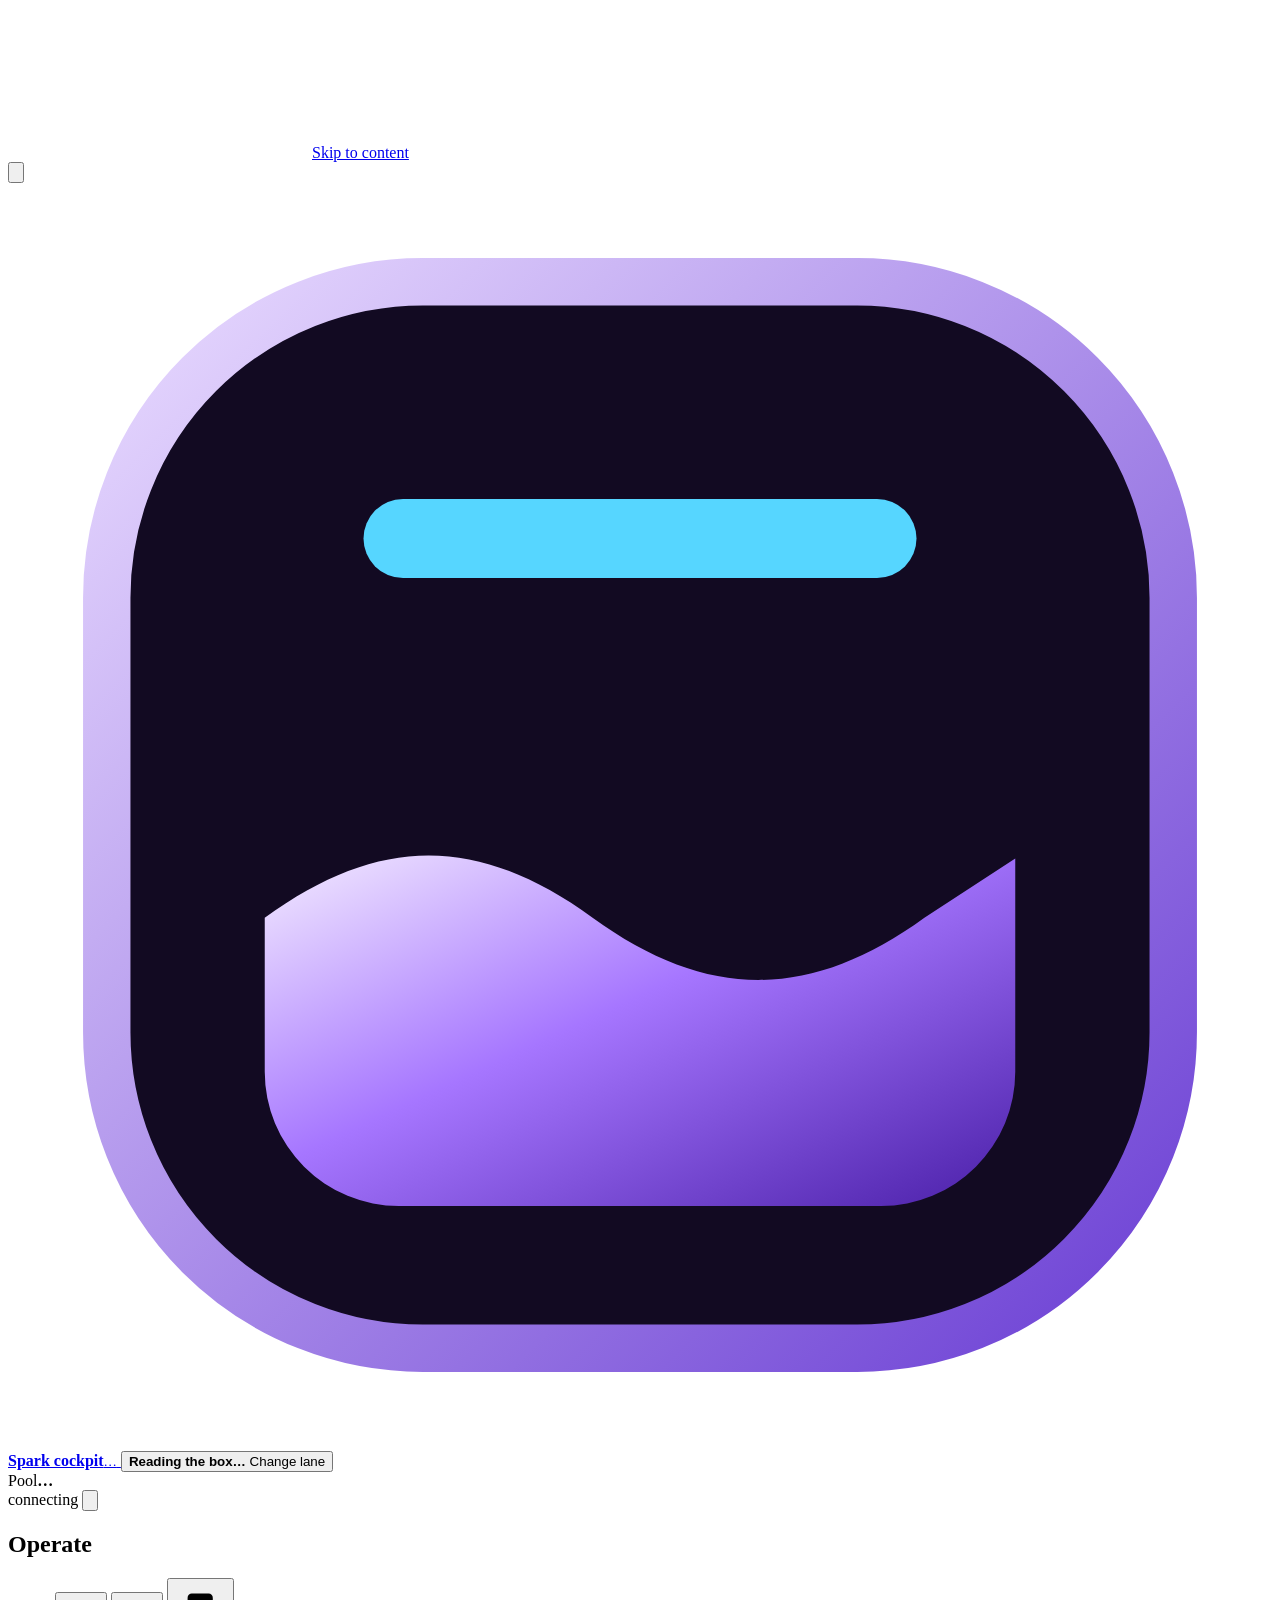
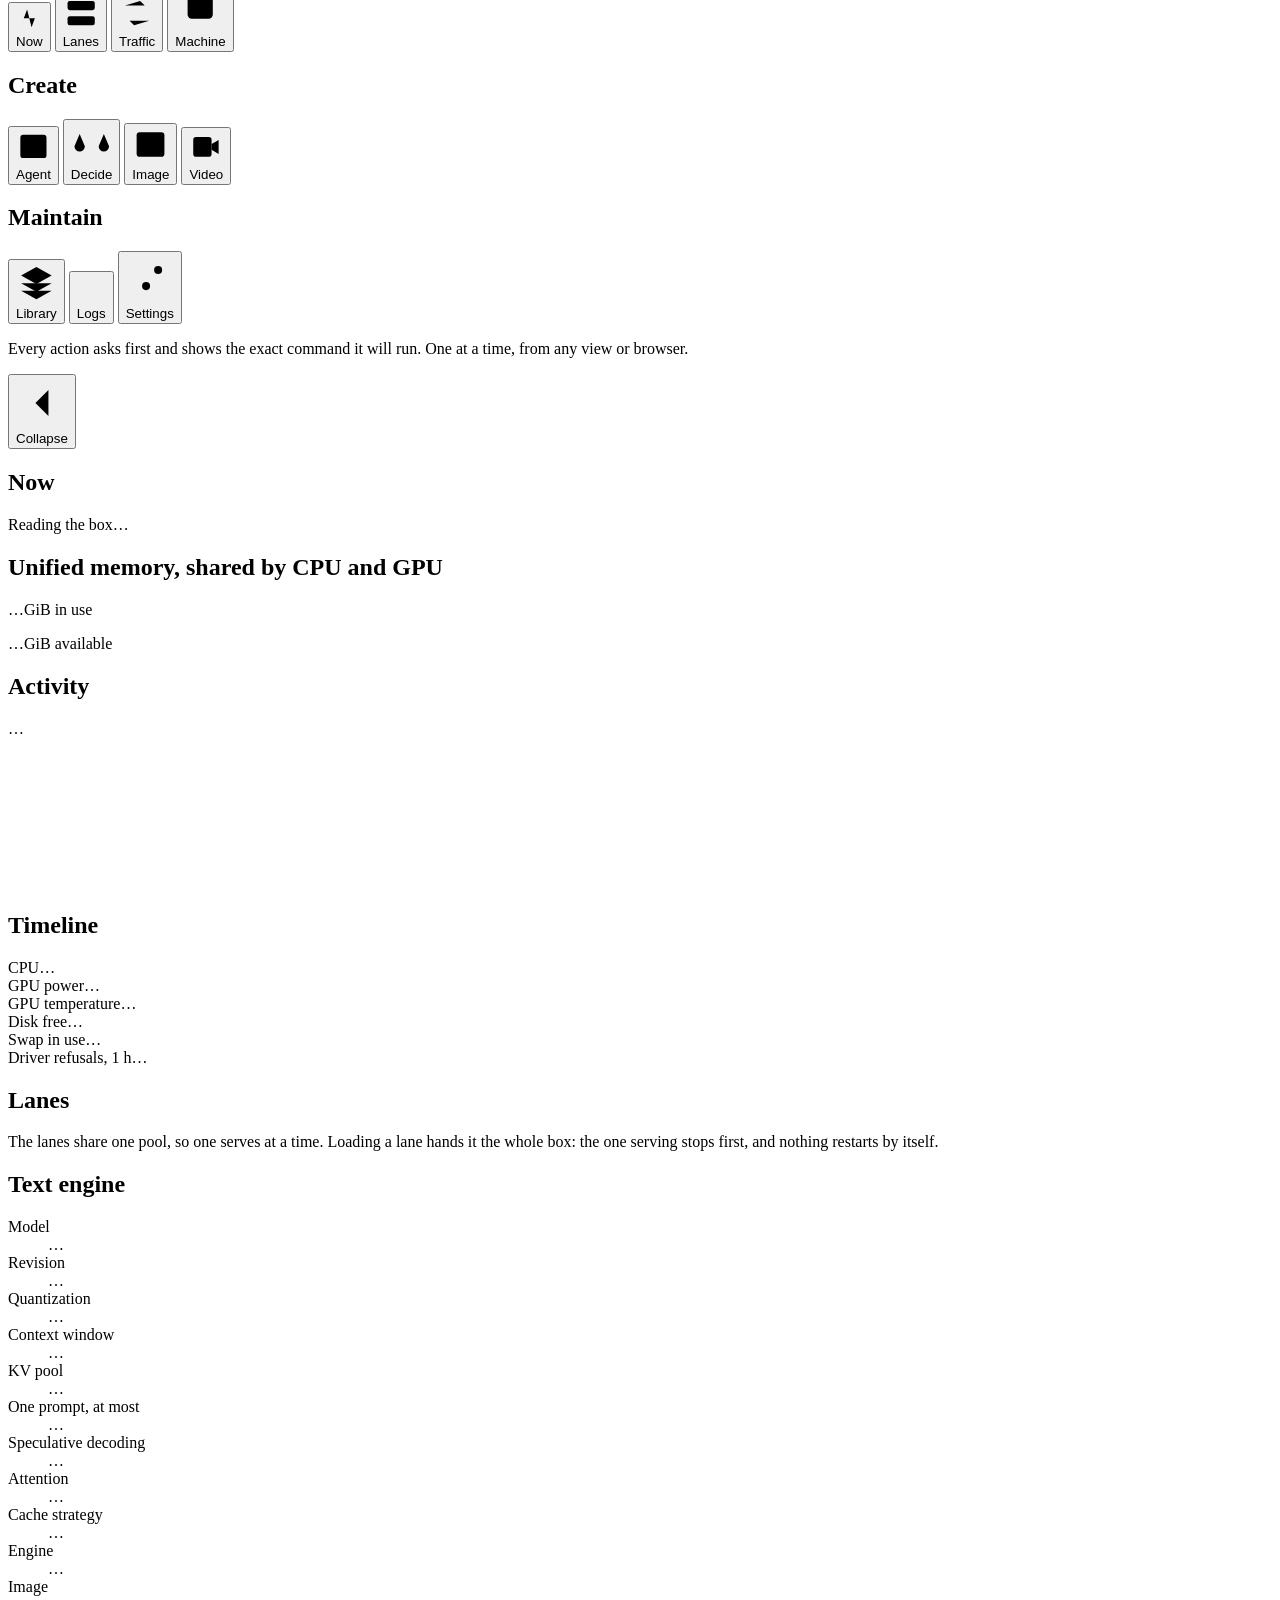
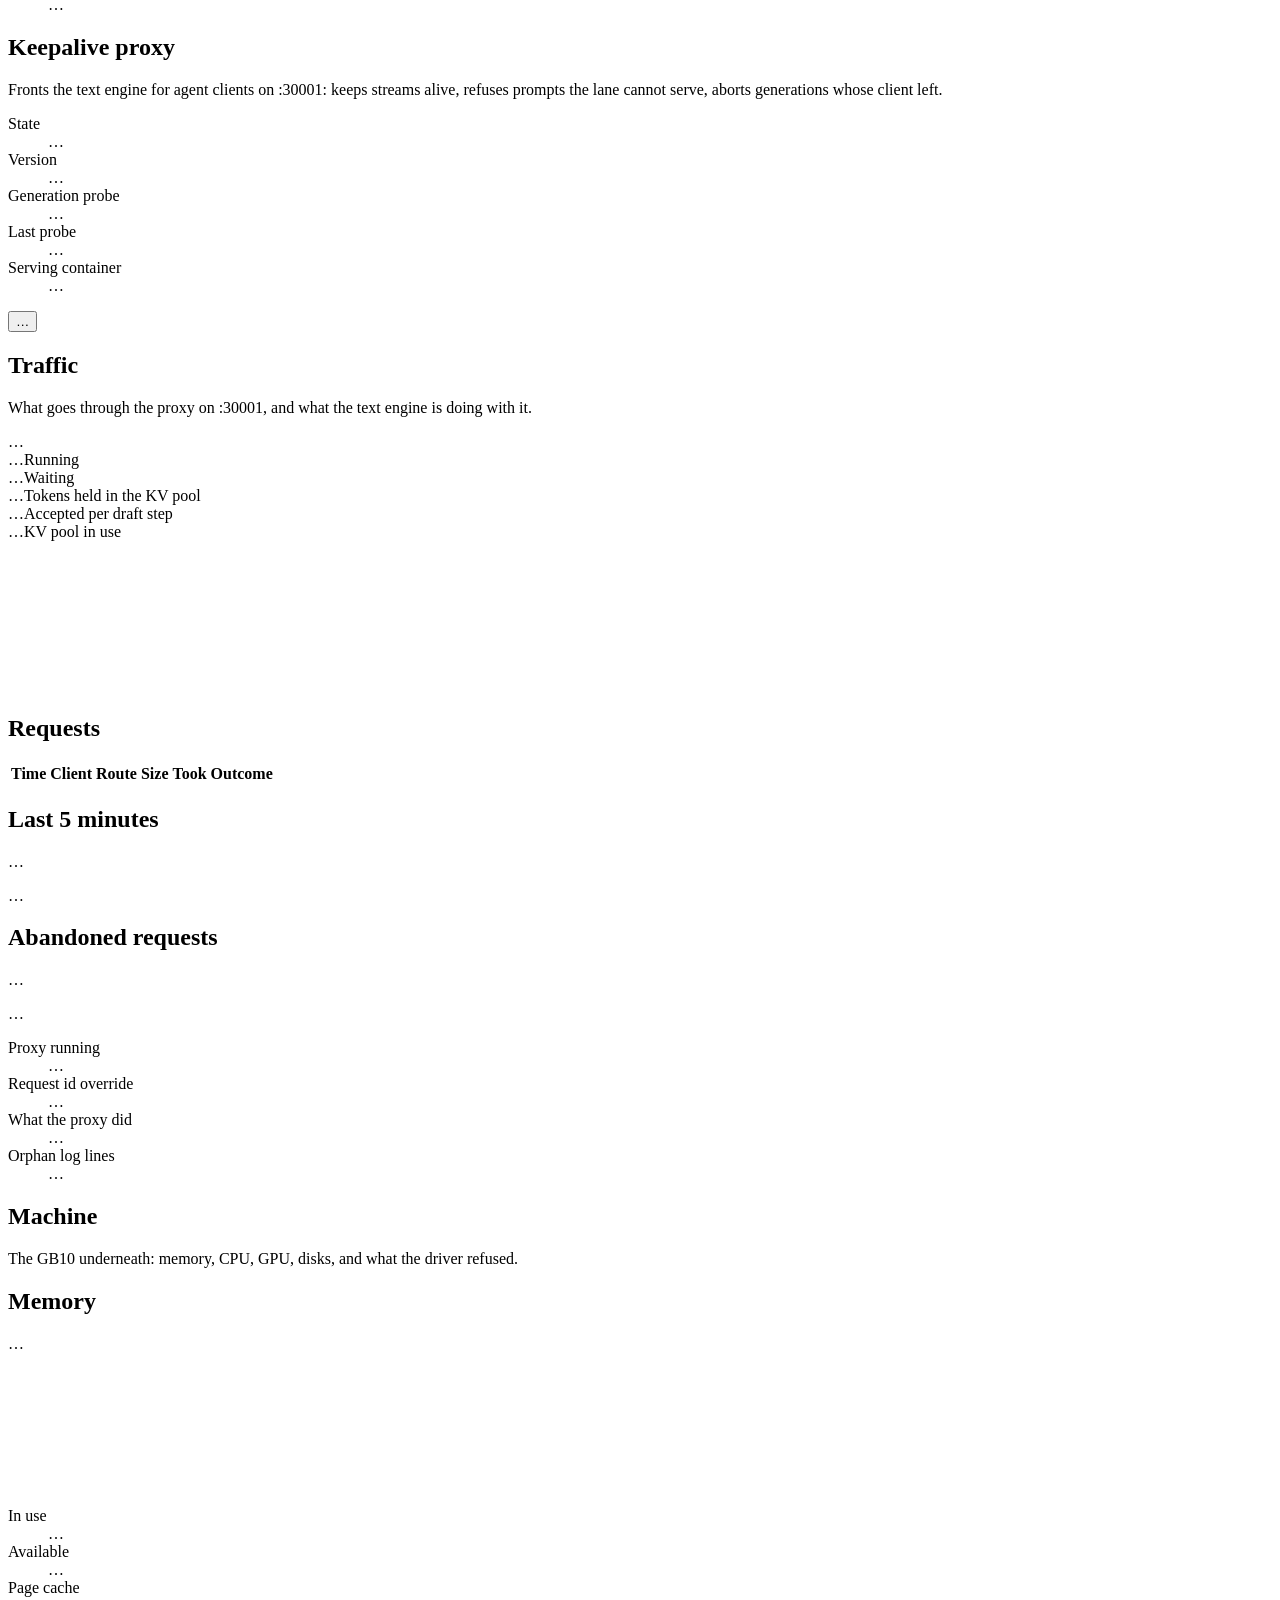
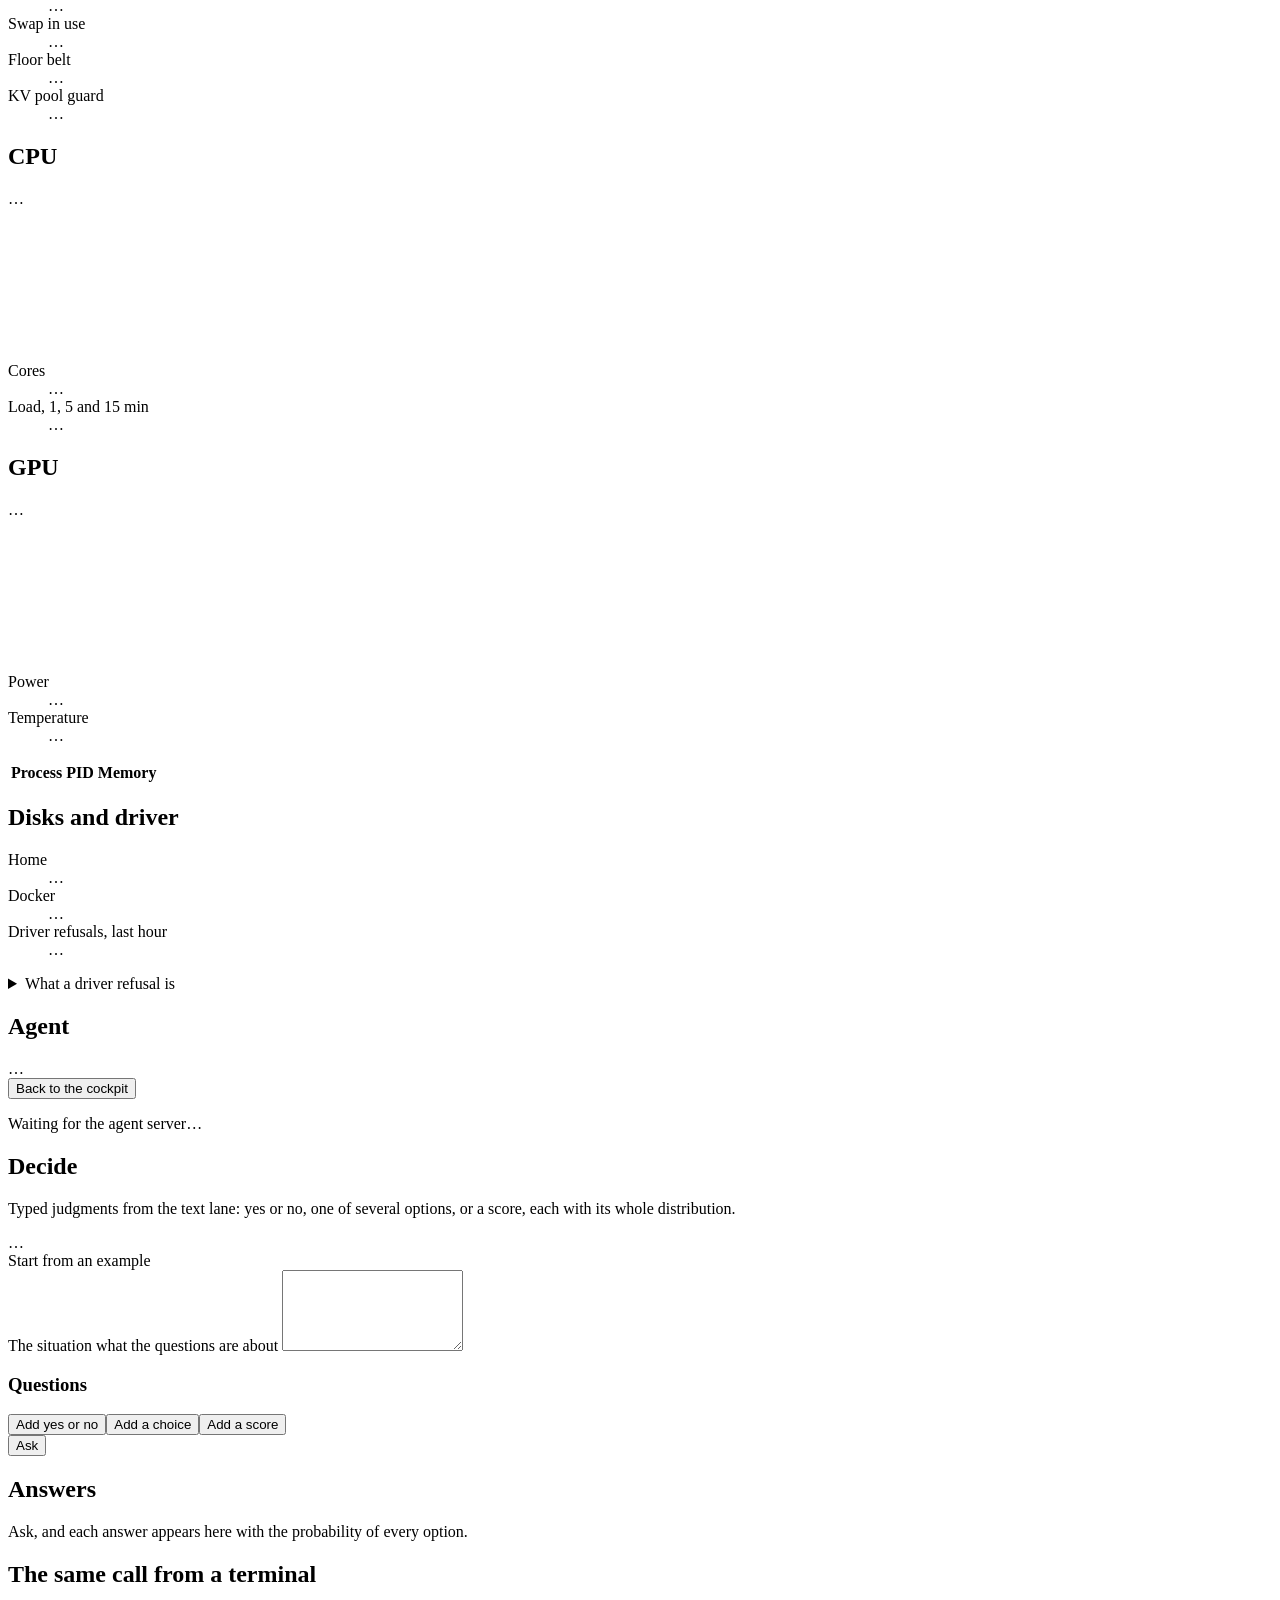
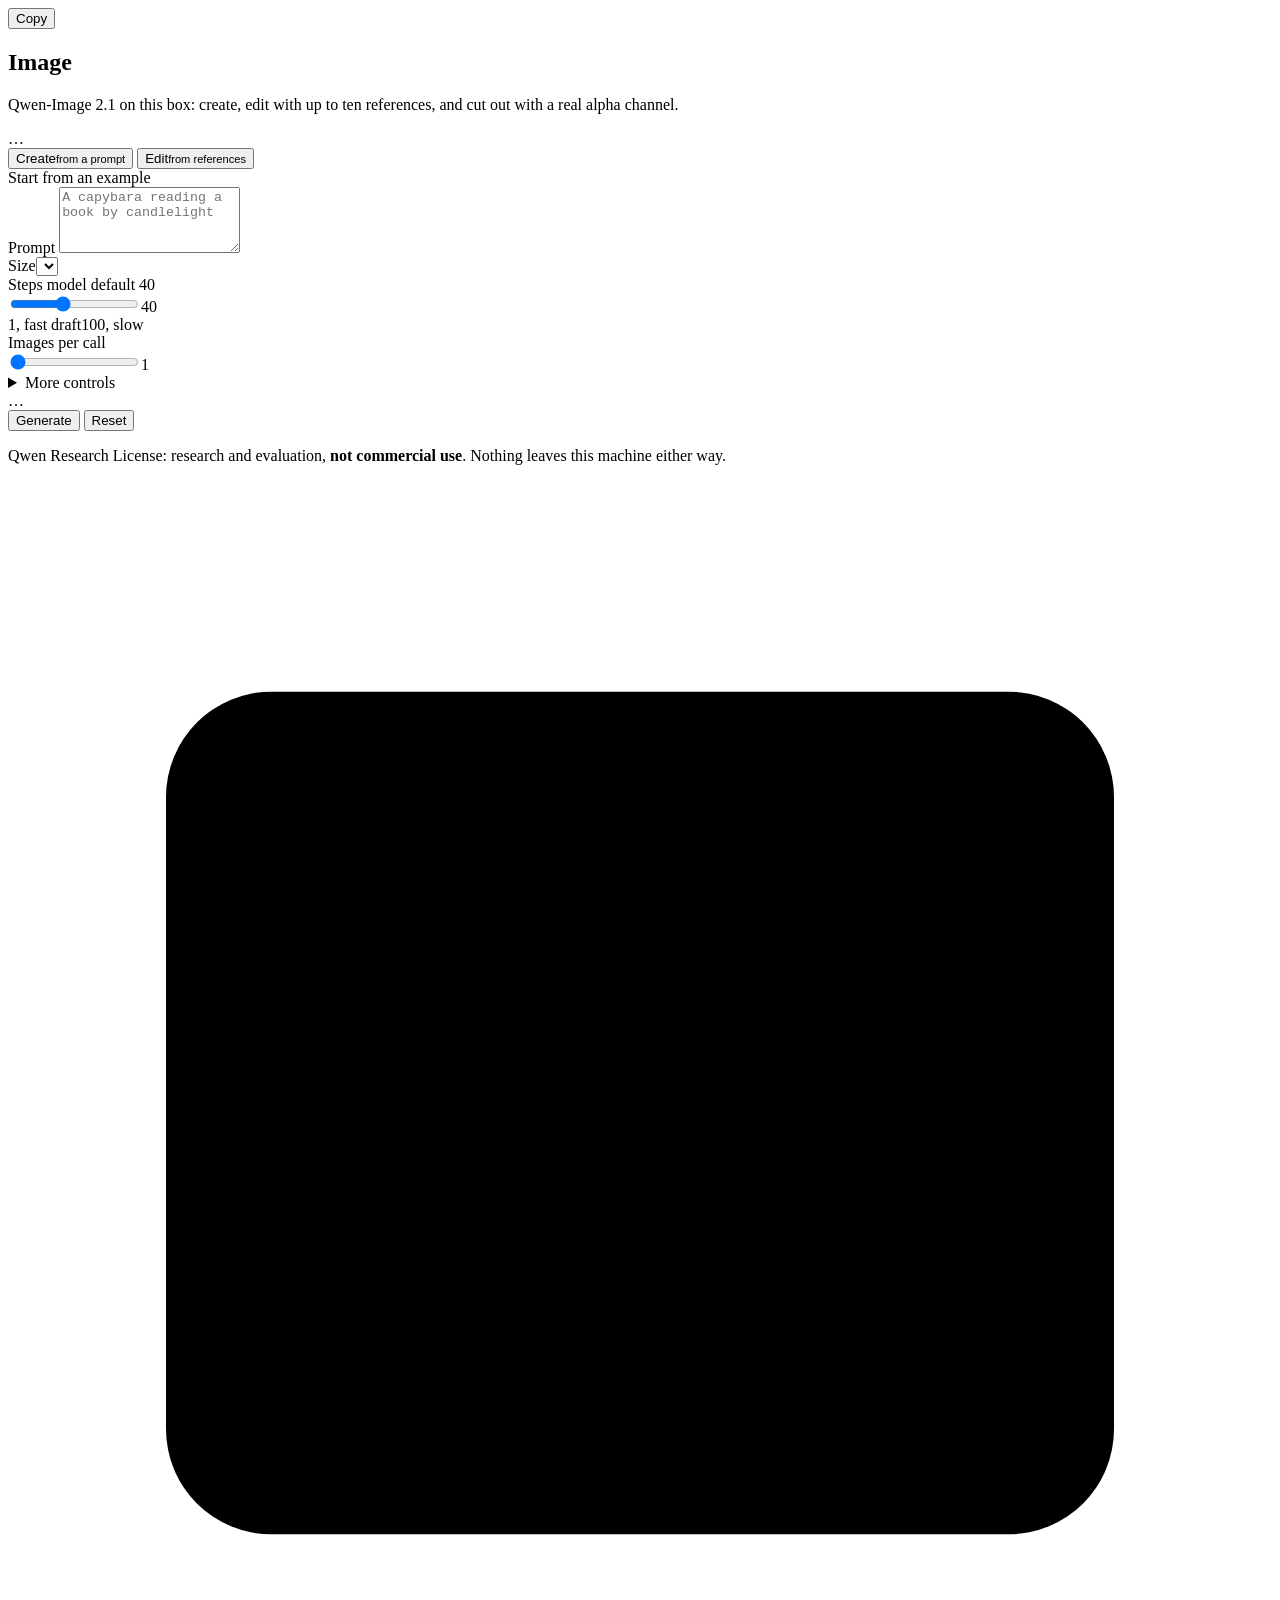
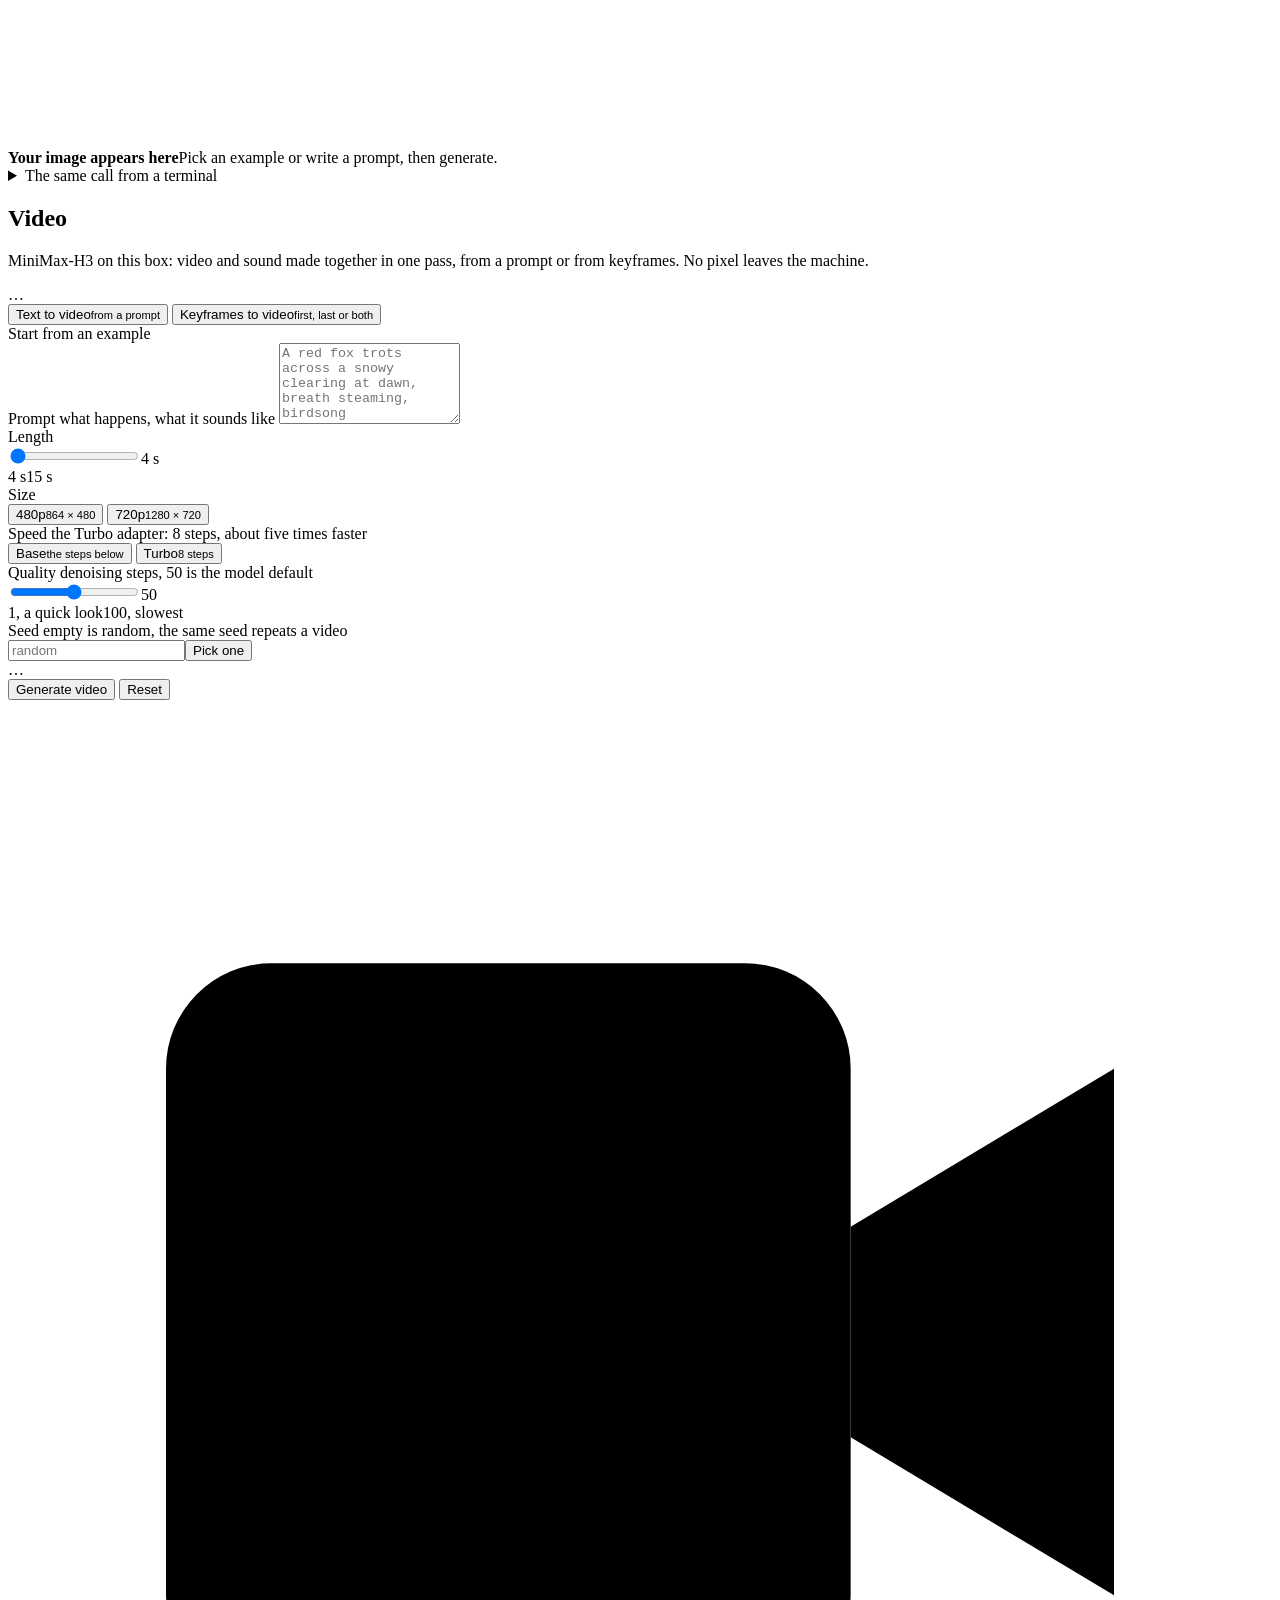
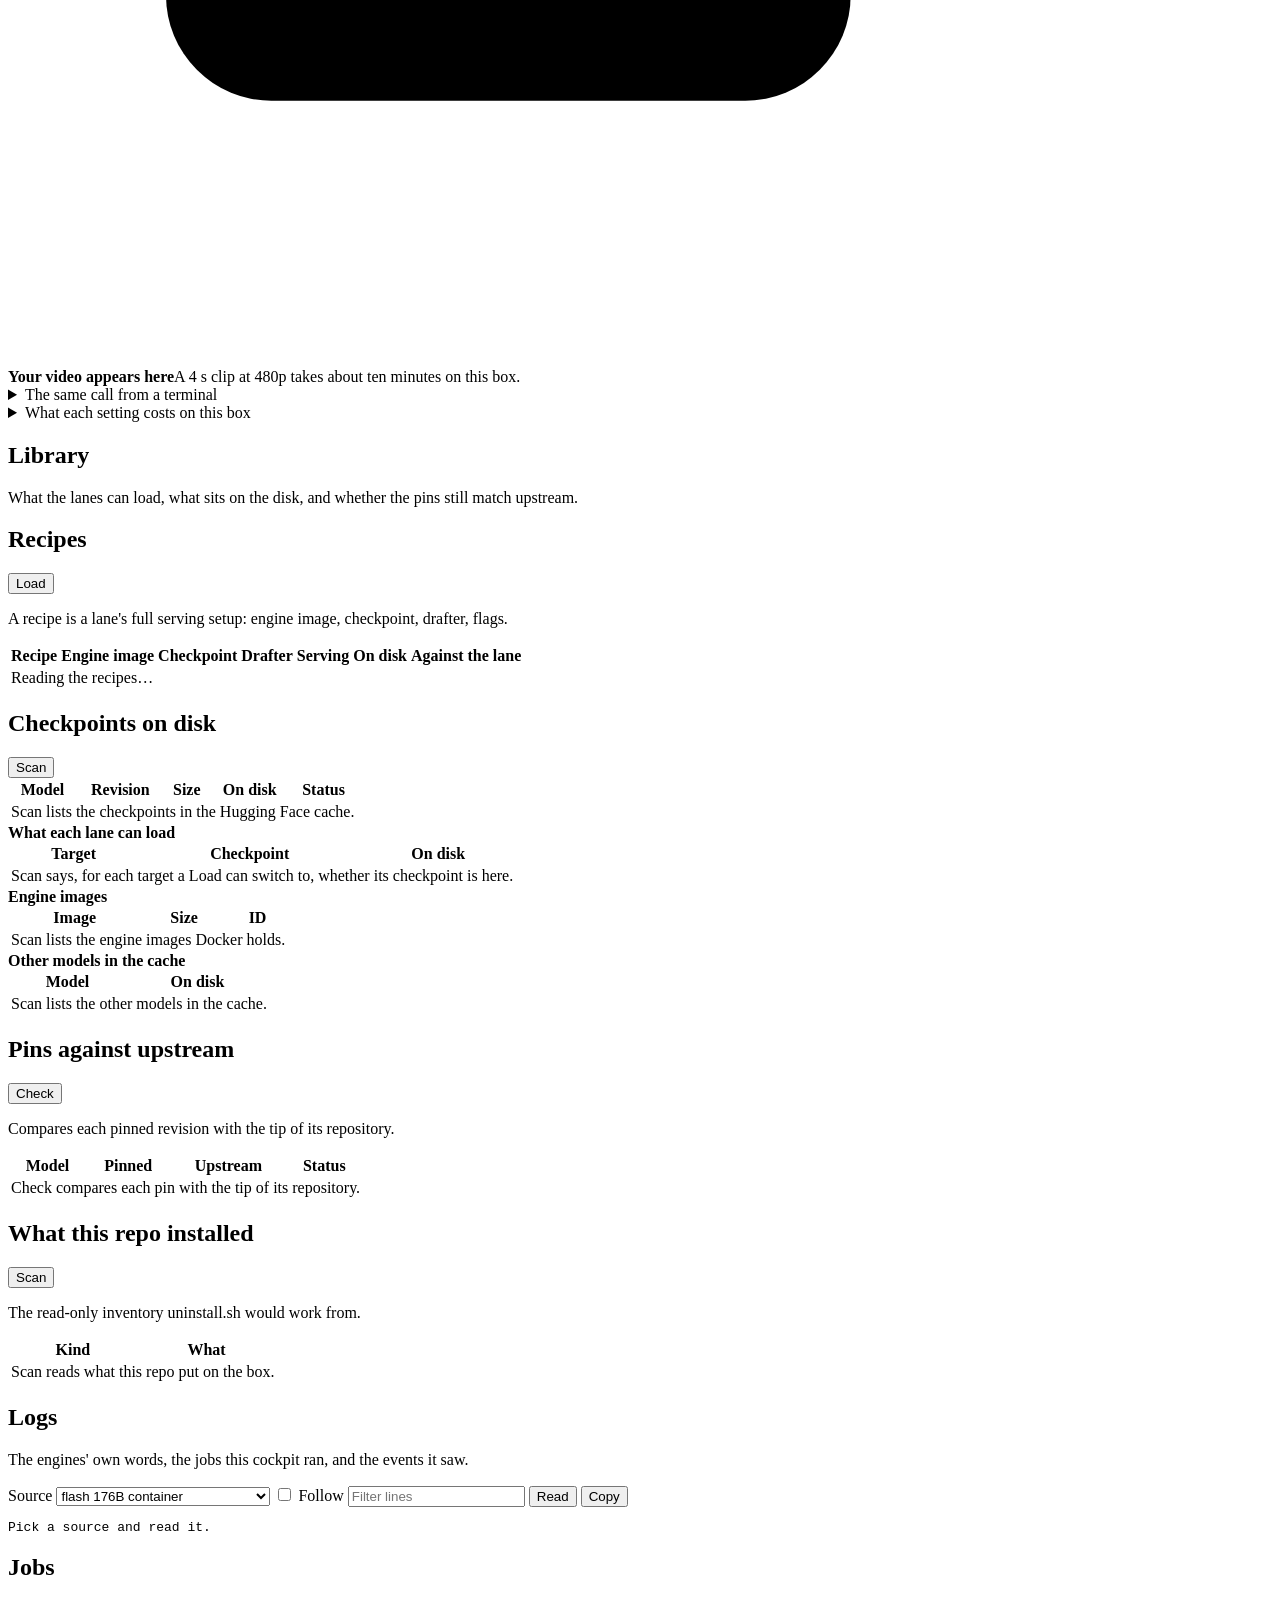
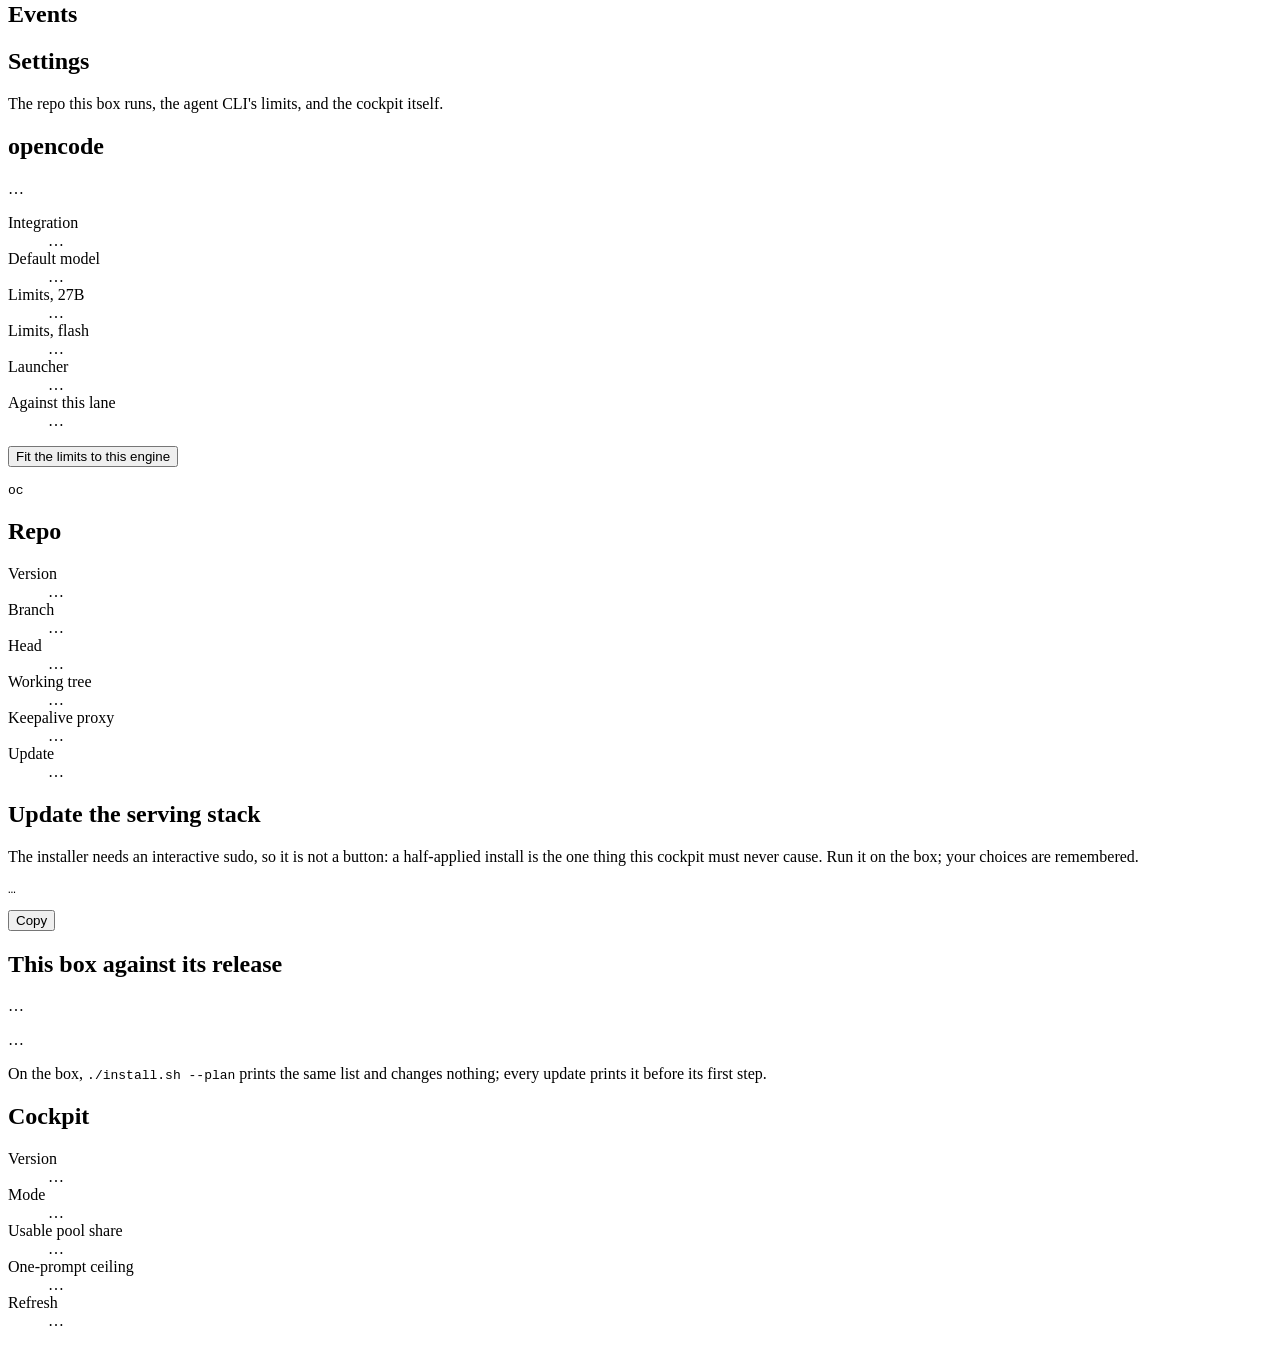
==== dashboard/static/index.html @ 1092eccc "cockpit: Settings gives the command back to the recommended state While a setting differs that is no" ====
<!doctype html>
<html lang="en">
<head>
<meta charset="utf-8">
<meta name="viewport" content="width=device-width, initial-scale=1, viewport-fit=cover, interactive-widget=resizes-content">
<meta name="description" content="The control room of one DGX Spark: one pool of unified memory, the lanes that take turns in it, and the tools that run on them.">
<meta name="theme-color" content="#120b36">
<title>Spark cockpit</title>
<link rel="icon" href="/static/favicon.svg">
<link rel="stylesheet" href="/static/css/cockpit.css">
</head>
<body>
<canvas id="backdrop" aria-hidden="true"></canvas>
<a class="skip" href="#stage">Skip to content</a>

<!-- ── the spine: brand, what serves, the pool at a glance, the job, the line ── -->
<header class="spine" id="spine">
  <button class="menu-btn" id="menubtn" aria-label="Open the navigation" aria-expanded="false" aria-controls="rail">
    <svg viewBox="0 0 24 24"><path d="M4 7h16M4 12h16M4 17h16"/></svg>
  </button>
  <a class="brand" href="#now" aria-label="Spark cockpit, back to Now">
    <svg class="mark" viewBox="0 0 32 32" aria-hidden="true">
      <defs><linearGradient id="mk" x1="0" y1="0" x2="1" y2="1"><stop offset="0" stop-color="#f4ecff"/><stop offset=".45" stop-color="#a676ff"/><stop offset="1" stop-color="#4a1fa8"/></linearGradient>
        <linearGradient id="mk-edge" x1="0" y1="0" x2="1" y2="1"><stop offset="0" stop-color="#e9dbff"/><stop offset="1" stop-color="#6b3fd4"/></linearGradient></defs>
      <rect x="2.5" y="2.5" width="27" height="27" rx="8" fill="#120a22" stroke="url(#mk-edge)" stroke-width="1.2"/>
      <path d="M6.5 18.6c2.9-2.1 5.4-2.1 8.3 0s5.5 2.1 8.4 0l2.3-1.5v5.4a3.4 3.4 0 0 1-3.4 3.4H9.9a3.4 3.4 0 0 1-3.4-3.4z" fill="url(#mk)"/>
      <path d="M10 9h12" stroke="#56d6ff" stroke-width="2" stroke-linecap="round"/>
    </svg>
    <span class="word"><b>Spark cockpit</b><small id="ver">…</small></span>
  </a>
  <span class="tag warn dry" id="drytag" hidden title="Every action is confirmed, logged and audited, but nothing is executed">Dry run</span>
  <button class="serving" id="serving" type="button" aria-describedby="serving-sub">
    <span class="lamp" id="serving-lamp"></span>
    <span class="mark" id="serving-mark" aria-hidden="true" hidden><img alt="" decoding="async"></span>
    <span class="what"><b id="serving-name">Reading the box…</b><span id="serving-sub"></span></span>
    <span class="go">Change lane</span>
  </button>
  <div class="spine-right">
    <div class="minipool" id="minipool" title="Unified memory: in use, page cache, free">
      <div class="lab"><span>Pool</span><b id="minipool-v" class="num">…</b></div>
      <div class="track" aria-hidden="true"><i id="mp-used" style="background:var(--brand)"></i><i id="mp-cache" style="background:var(--steel)"></i><i id="mp-free" style="background:color-mix(in srgb, var(--ok) 45%, transparent)"></i></div>
    </div>
    <button class="jobpip" id="jobpip" type="button" hidden><span class="lamp warn live" id="jobpip-lamp"></span><b id="jobpip-what">…</b></button>
    <span class="conn" id="conn"><span class="lamp" id="conn-lamp"></span><span class="lbl" id="conn-lbl">connecting</span></span>
    <button class="icon-btn" id="actbtn" type="button" aria-label="Engine actions" title="Engine actions">
      <svg viewBox="0 0 24 24"><path d="M13 3L4 14h7l-1 7 9-11h-7z"/></svg>
    </button>
  </div>
  <p class="sr" id="sayer" aria-live="polite"></p>
</header>

<div class="shell">
  <!-- ── the rail ── -->
  <nav class="rail" id="rail" aria-label="Sections">
    <div class="grp">
      <h2>Operate</h2>
      <button class="nav" data-view="now" aria-label="Now"><svg viewBox="0 0 24 24"><path d="M3 12h4l3-8 4 16 3-8h4"/></svg><span class="lab">Now</span><span class="bdg" id="bdg-now"></span></button>
      <button class="nav" data-view="lanes" aria-label="Lanes"><svg viewBox="0 0 24 24"><rect x="3" y="4" width="18" height="6" rx="1.5"/><rect x="3" y="14" width="18" height="6" rx="1.5"/><path d="M7 7h.01M7 17h.01"/></svg><span class="lab">Lanes</span><span class="bdg" id="bdg-lanes"></span></button>
      <button class="nav" data-view="traffic" aria-label="Traffic"><svg viewBox="0 0 24 24"><path d="M4 7h13l-3-3M20 17H7l3 3"/></svg><span class="lab">Traffic</span><span class="bdg" id="bdg-traffic"></span></button>
      <button class="nav" data-view="machine" aria-label="Machine"><svg viewBox="0 0 24 24"><rect x="6" y="6" width="12" height="12" rx="2"/><path d="M9 2v4M15 2v4M9 18v4M15 18v4M2 9h4M2 15h4M18 9h4M18 15h4"/></svg><span class="lab">Machine</span><span class="bdg" id="bdg-machine"></span></button>
    </div>
    <div class="grp">
      <h2>Create</h2>
      <button class="nav" data-view="agent" aria-label="Agent"><svg viewBox="0 0 24 24"><rect x="3" y="4" width="18" height="16" rx="2"/><path d="M7 9l3 3-3 3M13 15h4"/></svg><span class="lab">Agent</span><span class="bdg" id="bdg-agent"></span></button>
      <button class="nav" data-view="decide" aria-label="Decide"><svg viewBox="0 0 24 24"><path d="M12 3v18M6 21h12M5 7h14M5 7l-3 7a3 3 0 0 0 6 0zM19 7l-3 7a3 3 0 0 0 6 0z"/></svg><span class="lab">Decide</span><span class="bdg" id="bdg-decide"></span></button>
      <button class="nav" data-view="image" aria-label="Image"><svg viewBox="0 0 24 24"><rect x="3" y="4" width="18" height="16" rx="2"/><circle cx="8.5" cy="9.5" r="1.6"/><path d="M21 16l-5-5-6 6-3-3-4 4"/></svg><span class="lab">Image</span><span class="bdg" id="bdg-image"></span></button>
      <button class="nav" data-view="video" aria-label="Video"><svg viewBox="0 0 24 24"><rect x="3" y="5" width="13" height="14" rx="2"/><path d="M16 10l5-3v10l-5-3z"/></svg><span class="lab">Video</span><span class="bdg" id="bdg-video"></span></button>
    </div>
    <div class="grp">
      <h2>Maintain</h2>
      <button class="nav" data-view="library" aria-label="Library"><svg viewBox="0 0 24 24"><path d="M12 3l9 5-9 5-9-5 9-5z"/><path d="M3 12.5l9 5 9-5"/><path d="M3 17l9 5 9-5"/></svg><span class="lab">Library</span><span class="bdg" id="bdg-library"></span></button>
      <button class="nav" data-view="logs" aria-label="Logs"><svg viewBox="0 0 24 24"><path d="M5 6h14M5 12h14M5 18h9"/></svg><span class="lab">Logs</span><span class="bdg" id="bdg-logs"></span></button>
      <button class="nav" data-view="settings" aria-label="Settings"><svg viewBox="0 0 24 24"><path d="M4 8h10M18 8h2M4 16h4M12 16h8"/><circle cx="16" cy="8" r="2"/><circle cx="10" cy="16" r="2"/></svg><span class="lab">Settings</span><span class="bdg" id="bdg-settings"></span></button>
    </div>
    <div class="foot">
      <p>Every action asks first and shows the exact command it will run. One at a time, from any view or browser.</p>
      <button class="collapse" id="railbtn" type="button" aria-expanded="true"><svg viewBox="0 0 24 24"><path d="M15 6l-6 6 6 6"/></svg><span>Collapse</span></button>
    </div>
  </nav>

  <main class="stage" id="stage" tabindex="-1">
    <div class="banners" id="banners" aria-live="polite"></div>

    <!-- ══ NOW ══════════════════════════════════════════════════════════════ -->
    <section class="view" id="view-now" aria-labelledby="h-now">
      <div class="vhead">
        <div><h1 id="h-now">Now</h1><p id="now-lede">Reading the box…</p></div>
      </div>
      <section class="pool" id="pool" aria-labelledby="h-pool" data-src="machine,gpu">
        <div class="pool-top">
          <div class="pool-title">
            <h2 id="h-pool">Unified memory, shared by CPU and GPU</h2>
            <div class="pool-big"><span class="v" id="pool-used">…</span><span class="of" id="pool-of">GiB in use</span></div>
            <p class="pool-sub" id="pool-sub"></p>
          </div>
          <div class="pool-free" id="pool-freebox"><span class="v" id="pool-free">…</span><span class="k" id="pool-free-k">GiB available</span></div>
        </div>
        <div class="reservoir" id="reservoir" role="img" aria-label="Unified memory">
          <div class="seg-m lane" id="seg-lane"><span></span></div>
          <div class="seg-m other" id="seg-other"><span></span></div>
          <div class="seg-m cache" id="seg-cache"><span></span></div>
          <div class="seg-m free" id="seg-free"><span></span></div>
          <div class="floor" id="floor" title="The floor belt: under this much free memory, generations are aborted"></div>
          <div class="ticks" id="ticks"></div>
        </div>
        <div class="pool-scale" id="pool-scale" aria-hidden="true"></div>
        <div class="pool-legend" id="pool-legend"></div>
        <div class="rack" id="rack" role="list" aria-label="The lanes"></div>
      </section>
      <div class="grid g-7-5" style="margin-top:var(--s-5)">
        <section class="panel activity" data-src="engine_fast,lifecycle,feed" id="now-activity">
          <header><h2 id="act-title">Activity</h2><span class="aside age"></span></header>
          <div class="headline"><span class="v" id="act-v">…</span><span class="k" id="act-k"></span></div>
          <canvas class="spark" id="act-spark" aria-hidden="true"></canvas>
          <dl class="facts" id="act-facts"></dl>
        </section>
        <section class="panel" data-src="lifecycle">
          <header><h2>Timeline</h2><span class="aside age"></span></header>
          <ol class="timeline" id="now-timeline" role="log" aria-label="Recent events"></ol>
        </section>
      </div>
      <div class="vitals" id="vitals" style="margin-top:var(--s-5)">
        <div class="vital" id="vt-cpu"><span class="k">CPU</span><span class="v">…</span><span class="s"></span></div>
        <div class="vital" id="vt-gpu"><span class="k">GPU power</span><span class="v">…</span><span class="s"></span></div>
        <div class="vital" id="vt-temp"><span class="k">GPU temperature</span><span class="v">…</span><span class="s"></span></div>
        <div class="vital" id="vt-disk"><span class="k">Disk free</span><span class="v">…</span><span class="s"></span></div>
        <div class="vital" id="vt-swap"><span class="k">Swap in use</span><span class="v">…</span><span class="s"></span></div>
        <div class="vital" id="vt-nvrm"><span class="k">Driver refusals, 1 h</span><span class="v">…</span><span class="s"></span></div>
      </div>
    </section>

    <!-- ══ LANES ════════════════════════════════════════════════════════════ -->
    <section class="view" id="view-lanes" aria-labelledby="h-lanes">
      <div class="vhead">
        <div><h1 id="h-lanes">Lanes</h1><p>The lanes share one pool, so one serves at a time. Loading a lane hands it the whole box: the one serving stops first, and nothing restarts by itself.</p></div>
      </div>
      <div class="stack" id="lanes-list"></div>
      <div class="grid g2" style="margin-top:var(--s-5)">
        <section class="panel" data-src="engine_info,lifecycle" id="lanes-engine">
          <header><h2>Text engine</h2><span class="aside age"></span></header>
          <p class="muted" id="eng-down" hidden></p>
          <dl class="facts" id="eng-facts">
            <dt>Model</dt><dd id="eng-model">…</dd>
            <dt>Revision</dt><dd class="num" id="eng-rev">…</dd>
            <dt>Quantization</dt><dd id="eng-quant">…</dd>
            <dt>Context window</dt><dd class="num" id="eng-ctx">…</dd>
            <dt>KV pool</dt><dd class="num" id="eng-pool">…</dd>
            <dt>One prompt, at most</dt><dd class="num" id="eng-single">…</dd>
            <dt>Speculative decoding</dt><dd id="eng-spec">…</dd>
            <dt>Attention</dt><dd id="eng-attn">…</dd>
            <dt>Cache strategy</dt><dd id="eng-radix">…</dd>
            <dt>Engine</dt><dd class="num" id="eng-ver">…</dd>
            <dt>Image</dt><dd id="eng-image">…</dd>
          </dl>
        </section>
        <section class="panel" data-src="units,repo,canary,containers" id="lanes-proxy">
          <header><h2>Keepalive proxy</h2><span class="aside age"></span></header>
          <p class="muted">Fronts the text engine for agent clients on :30001: keeps streams alive, refuses prompts the lane cannot serve, aborts generations whose client left.</p>
          <dl class="facts" style="margin-top:var(--s-4)">
            <dt>State</dt><dd><span id="px-state">…</span></dd>
            <dt>Version</dt><dd id="px-ver">…</dd>
            <dt>Generation probe</dt><dd id="px-probe">…</dd>
            <dt>Last probe</dt><dd class="num" id="px-last">…</dd>
            <dt>Serving container</dt><dd id="px-cont">…</dd>
          </dl>
          <div class="btn-row" style="margin-top:var(--s-4)"><button class="btn sm" id="px-btn" type="button">…</button></div>
        </section>
      </div>
    </section>

    <!-- ══ TRAFFIC ══════════════════════════════════════════════════════════ -->
    <section class="view" id="view-traffic" aria-labelledby="h-traffic">
      <div class="vhead">
        <div><h1 id="h-traffic">Traffic</h1><p>What goes through the proxy on :30001, and what the text engine is doing with it.</p></div>
        <div class="side"><span class="cap" id="tr-cap">…</span></div>
      </div>
      <section class="panel" data-src="engine_fast,decode">
        <div class="readouts">
          <div class="readout"><span class="v" id="tr-run">…</span><span class="k">Running</span></div>
          <div class="readout"><span class="v" id="tr-wait">…</span><span class="k">Waiting</span></div>
          <div class="readout"><span class="v" id="tr-tok">…</span><span class="k">Tokens held in the KV pool</span></div>
          <div class="readout"><span class="v" id="tr-acc">…</span><span class="k">Accepted per draft step</span></div>
          <div class="readout"><span class="v" id="tr-kv">…</span><span class="k">KV pool in use</span></div>
        </div>
        <canvas class="spark tall" id="tr-spark" aria-hidden="true" style="margin-top:var(--s-5)"></canvas>
      </section>
      <div class="grid g-7-5" style="margin-top:var(--s-5)">
        <section class="panel" data-src="feed">
          <header><h2>Requests</h2><span class="aside age"></span></header>
          <div class="scroll-x">
            <table class="tbl dense feed" id="feed">
              <thead><tr><th>Time</th><th>Client</th><th>Route</th><th class="r">Size</th><th class="r">Took</th><th>Outcome</th></tr></thead>
              <tbody></tbody>
            </table>
          </div>
        </section>
        <div class="stack">
          <section class="panel" data-src="metrics">
            <header><h2>Last 5 minutes</h2><span class="aside" id="wm-note"></span><span class="cap" id="wm-cap">…</span></header>
            <p id="wm-verdict" class="muted">…</p>
            <dl class="facts" id="wm-facts" style="margin-top:var(--s-3)"></dl>
          </section>
          <section class="panel" data-src="reqguard">
            <header><h2>Abandoned requests</h2><span class="cap" id="zg-cap">…</span></header>
            <p id="zg-verdict" class="muted">…</p>
            <dl class="facts" style="margin-top:var(--s-3)">
              <dt>Proxy running</dt><dd id="zg-ver">…</dd>
              <dt>Request id override</dt><dd id="zg-override">…</dd>
              <dt>What the proxy did</dt><dd class="wrap" id="zg-acted">…</dd>
              <dt>Orphan log lines</dt><dd id="zg-flood">…</dd>
            </dl>
            <p class="help warn-t" id="zg-note" hidden style="margin-top:var(--s-3)"></p>
            <table class="tbl dense" id="zg-table" hidden style="margin-top:var(--s-3)">
              <thead><tr><th>Request</th><th class="r">Lines</th><th class="r">For</th></tr></thead><tbody></tbody>
            </table>
          </section>
        </div>
      </div>
    </section>

    <!-- ══ MACHINE ══════════════════════════════════════════════════════════ -->
    <section class="view" id="view-machine" aria-labelledby="h-machine">
      <div class="vhead">
        <div><h1 id="h-machine">Machine</h1><p>The GB10 underneath: memory, CPU, GPU, disks, and what the driver refused.</p></div>
      </div>
      <div class="grid g2">
        <section class="panel" data-src="machine,engine_fast">
          <header><h2>Memory</h2><span class="cap" id="mm-cap">…</span></header>
          <canvas class="spark tall" id="mm-spark" aria-hidden="true"></canvas>
          <dl class="facts" style="margin-top:var(--s-4)">
            <dt>In use</dt><dd class="num" id="mm-used">…</dd>
            <dt>Available</dt><dd class="num" id="mm-avail">…</dd>
            <dt>Page cache</dt><dd class="num" id="mm-cache">…</dd>
            <dt>Swap in use</dt><dd class="num" id="mm-swap">…</dd>
            <dt>Floor belt</dt><dd class="wrap" id="mm-floor">…</dd>
            <dt>KV pool guard</dt><dd class="wrap" id="mm-guard">…</dd>
          </dl>
        </section>
        <section class="panel" data-src="machine">
          <header><h2>CPU</h2><span class="cap" id="cpu-cap">…</span></header>
          <canvas class="spark tall" id="cpu-spark" aria-hidden="true"></canvas>
          <div id="cpu-cores" class="cores" style="display:grid; grid-template-columns:repeat(10, 1fr); gap:4px; margin-top:var(--s-4)"></div>
          <dl class="facts" style="margin-top:var(--s-4)">
            <dt>Cores</dt><dd class="num" id="cpu-n">…</dd>
            <dt>Load, 1, 5 and 15 min</dt><dd class="num" id="cpu-load">…</dd>
          </dl>
        </section>
        <section class="panel" data-src="gpu">
          <header><h2>GPU</h2><span class="cap" id="gpu-cap">…</span></header>
          <canvas class="spark tall" id="gpu-spark" aria-hidden="true"></canvas>
          <dl class="facts" style="margin-top:var(--s-4)">
            <dt>Power</dt><dd class="num" id="gpu-pow">…</dd>
            <dt>Temperature</dt><dd class="num" id="gpu-temp">…</dd>
          </dl>
          <table class="tbl dense" id="gpu-procs" style="margin-top:var(--s-4)">
            <thead><tr><th>Process</th><th class="r">PID</th><th class="r">Memory</th></tr></thead><tbody></tbody>
          </table>
        </section>
        <section class="panel" data-src="machine,kernel">
          <header><h2>Disks and driver</h2><span class="aside age"></span></header>
          <dl class="facts">
            <dt>Home</dt><dd class="num" id="dk-home">…</dd>
            <dt>Docker</dt><dd class="num" id="dk-docker">…</dd>
            <dt>Driver refusals, last hour</dt><dd id="dk-nvrm">…</dd>
          </dl>
          <details class="why"><summary>What a driver refusal is</summary>
            <div><p>The GPU driver logs an out-of-memory refusal when an allocation lands on the edge of the unified pool, typically during a large prefill or a lane's warmup. A few per boot are normal on this box; a steady stream during serving is the sign to look at the pool.</p></div>
          </details>
        </section>
      </div>
    </section>

    <!-- ══ AGENT ════════════════════════════════════════════════════════════ -->
    <section class="view" id="view-agent" aria-labelledby="h-agent">
      <div class="agentbar">
        <h1 id="h-agent" class="sr">Agent</h1>
        <span class="cap" id="ag-cap">…</span>
        <span class="muted" id="ag-line" style="font-size:var(--t-13)"></span>
        <span style="flex:1"></span>
        <a class="btn sm" id="ag-open" target="_blank" rel="noopener" hidden>Open in a new tab</a>
        <button class="btn sm" id="ag-reload" type="button" hidden>Reload</button>
        <button class="btn sm" id="ag-max" type="button" aria-pressed="false" hidden>Fullscreen</button>
        <button class="btn sm ghost" id="ag-restart" type="button" hidden title="Restart opencode serve: it picks up an upgraded binary">Restart the server</button>
      </div>
      <p class="banner info" id="ag-note" hidden></p>
      <div class="agentframe" id="ag-frame">
        <button class="btn sm agexit" id="ag-exit" type="button">Back to the cockpit</button>
        <div class="msg" id="ag-msg"><p id="ag-msg-text">Waiting for the agent server…</p><pre class="cmd" id="ag-cmd" hidden></pre></div>
      </div>
    </section>

    <!-- ══ DECIDE (System One) ══════════════════════════════════════════════ -->
    <section class="view" id="view-decide" aria-labelledby="h-decide">
      <div class="vhead">
        <div><h1 id="h-decide">Decide</h1><p>Typed judgments from the text lane: yes or no, one of several options, or a score, each with its whole distribution.</p></div>
        <div class="side"><span class="cap" id="s1-cap">…</span></div>
      </div>
      <p class="banner info" id="s1-note" hidden></p>
      <div class="studio">
        <div class="composer panel">
          <div class="group">
            <div class="field"><span class="lbl">Start from an example</span><div class="examples" id="s1-examples"></div></div>
            <div class="field"><label for="s1-state">The situation <span class="hint">what the questions are about</span></label>
              <textarea class="input" id="s1-state" rows="5"></textarea></div>
          </div>
          <div class="group">
            <h3>Questions</h3>
            <div class="stack" id="s1-questions" style="gap:var(--s-3)"></div>
            <div class="btn-row"><button class="btn sm" type="button" data-addq="noul">Add yes or no</button><button class="btn sm" type="button" data-addq="choice">Add a choice</button><button class="btn sm" type="button" data-addq="score">Add a score</button></div>
          </div>
          <div class="group">
            <button class="btn primary lg block" id="s1-run" type="button">Ask</button>
            <p class="why-off" id="s1-why" hidden></p>
          </div>
        </div>
        <div class="stagebox">
          <section class="panel">
            <header><h2>Answers</h2><span class="tag" id="s1-time"></span></header>
            <div id="s1-answers"><p class="faint">Ask, and each answer appears here with the probability of every option.</p></div>
            <div class="btn-row" id="s1-meta" style="margin-top:var(--s-4)"></div>
          </section>
          <section class="panel">
            <header><h2>The same call from a terminal</h2><button class="btn sm ghost" id="s1-copy" type="button">Copy</button></header>
            <pre class="cmd" id="s1-curl"></pre>
          </section>
        </div>
      </div>
    </section>

    <!-- ══ IMAGE ════════════════════════════════════════════════════════════ -->
    <section class="view" id="view-image" aria-labelledby="h-image">
      <div class="vhead">
        <div><h1 id="h-image">Image</h1><p>Qwen-Image 2.1 on this box: create, edit with up to ten references, and cut out with a real alpha channel.</p></div>
        <div class="side"><span class="cap" id="img-cap">…</span></div>
      </div>
      <div id="img-lane"></div>
      <div class="studio">
        <div class="composer panel">
          <div class="group">
            <div class="seg block" role="radiogroup" aria-label="Mode" id="img-mode">
              <button type="button" role="radio" aria-checked="true" data-mode="t2i">Create<small>from a prompt</small></button>
              <button type="button" role="radio" aria-checked="false" data-mode="edit">Edit<small>from references</small></button>
            </div>
            <div class="field"><span class="lbl">Start from an example</span><div class="examples" id="img-examples"></div></div>
            <div class="field"><label for="img-prompt">Prompt <span class="hint" id="img-count"></span></label>
              <textarea class="input" id="img-prompt" rows="4" placeholder="A capybara reading a book by candlelight"></textarea></div>
          </div>
          <div class="group" id="img-refbox" hidden>
            <h3>References <span class="faint" id="img-refcount">0 of 10</span></h3>
            <div class="gallery" id="img-refs"></div>
            <div class="btn-row">
              <label class="btn sm" for="img-reffile">Add images<input type="file" id="img-reffile" accept="image/*" multiple hidden></label>
              <button class="btn sm ghost" id="img-refsample" type="button">Make a sample reference</button>
            </div>
          </div>
          <div class="group">
            <div class="field"><label for="img-size">Size</label><select class="input" id="img-size"></select></div>
            <div class="pairs" id="img-custom" hidden>
              <div class="field"><label for="img-w">Width</label><input class="input num" id="img-w" type="number" min="32" step="32"></div>
              <div class="field"><label for="img-h">Height</label><input class="input num" id="img-h" type="number" min="32" step="32"></div>
            </div>
            <div class="field"><span class="lbl">Steps <span class="hint" id="img-steps-hint">model default 40</span></span>
              <div class="slider"><input type="range" id="img-steps" min="1" max="100" value="40" aria-label="Steps"><output id="img-steps-o" for="img-steps">40</output>
                <div class="ends"><span>1, fast draft</span><span>100, slow</span></div></div></div>
            <div class="field"><span class="lbl">Images per call</span>
              <div class="slider"><input type="range" id="img-n" min="1" max="10" value="1" aria-label="Images per call"><output id="img-n-o" for="img-n">1</output></div></div>
            <details class="why" id="img-adv"><summary>More controls</summary>
              <div>
                <div class="pairs">
                  <div class="field"><label for="img-seed">Seed <span class="hint">empty is random</span></label><input class="input num" id="img-seed" inputmode="numeric" placeholder="random"></div>
                  <div class="field"><label for="img-bg">Background</label><select class="input" id="img-bg"><option value="auto">auto</option><option value="transparent">transparent</option><option value="opaque">opaque</option></select></div>
                  <div class="field"><label for="img-fmt">Format</label><select class="input" id="img-fmt"><option value="png">png</option><option value="webp">webp</option></select></div>
                  <div class="field"><label for="img-dev">Noise on</label><select class="input" id="img-dev"><option value="cpu">cpu (the default)</option><option value="cuda">gpu</option></select></div>
                  <div class="field"><label for="img-cfg">CFG scale <span class="hint">needs a negative prompt</span></label><input class="input num" id="img-cfg" inputmode="decimal" placeholder="off"></div>
                  <div class="field"><label for="img-shift">Flow shift <span class="hint">create only</span></label><input class="input num" id="img-shift" inputmode="decimal" placeholder="model default"></div>
                </div>
                <div class="field"><label for="img-neg">Negative prompt</label><input class="input" id="img-neg" placeholder="what to steer away from"></div>
              </div>
            </details>
          </div>
          <div class="group">
            <div class="cost" id="img-cost"><span class="v" id="img-cost-v">…</span><span class="k" id="img-cost-k"></span><span class="basis" id="img-cost-b"></span></div>
            <p class="err" id="img-problem" hidden style="color:var(--bad-hi); font-size:var(--t-13)"></p>
            <div class="btn-row">
              <button class="btn primary lg" id="img-run" type="button" style="flex:1">Generate</button>
              <button class="btn danger" id="img-cancel" type="button" hidden>Cancel</button>
              <button class="btn ghost" id="img-reset" type="button">Reset</button>
            </div>
            <p class="why-off" id="img-why" hidden></p>
            <p class="help">Qwen Research License: research and evaluation, <b>not commercial use</b>. Nothing leaves this machine either way.</p>
          </div>
        </div>
        <div class="stagebox">
          <div class="screen" id="img-screen"><div class="empty"><svg viewBox="0 0 24 24"><rect x="3" y="4" width="18" height="16" rx="2"/><circle cx="8.5" cy="9.5" r="1.6"/><path d="M21 16l-5-5-6 6-3-3-4 4"/></svg><b>Your image appears here</b><span>Pick an example or write a prompt, then generate.</span></div></div>
          <div class="progress-card" id="img-prog" hidden>
            <div class="top"><b id="img-prog-lab">…</b><span class="eta" id="img-prog-eta"></span></div>
            <div class="meter" id="img-prog-bar"><i style="width:0%"></i></div>
          </div>
          <div class="btn-row" id="img-meta"></div>
          <section class="panel" id="img-history-box" hidden>
            <header><h2>This session</h2><span class="aside">kept in this browser tab only</span></header>
            <div class="gallery" id="img-history"></div>
          </section>
          <details class="why"><summary>The same call from a terminal</summary>
            <div><pre class="cmd" id="img-curl"></pre><div class="btn-row"><button class="btn sm ghost" id="img-copy" type="button">Copy</button></div></div>
          </details>
        </div>
      </div>
    </section>

    <!-- ══ VIDEO ════════════════════════════════════════════════════════════ -->
    <section class="view" id="view-video" aria-labelledby="h-video">
      <div class="vhead">
        <div><h1 id="h-video">Video</h1><p>MiniMax-H3 on this box: video and sound made together in one pass, from a prompt or from keyframes. No pixel leaves the machine.</p></div>
        <div class="side"><span class="cap" id="vid-cap">…</span></div>
      </div>
      <div id="vid-lane"></div>
      <div class="studio">
        <div class="composer panel">
          <div class="group">
            <div class="seg block" role="radiogroup" aria-label="Mode" id="vid-mode">
              <button type="button" role="radio" aria-checked="true" data-mode="t2v">Text to video<small>from a prompt</small></button>
              <button type="button" role="radio" aria-checked="false" data-mode="fl2v">Keyframes to video<small>first, last or both</small></button>
            </div>
            <div class="field"><span class="lbl">Start from an example</span><div class="examples" id="vid-examples"></div></div>
            <div class="field"><label for="vid-prompt">Prompt <span class="hint">what happens, what it sounds like</span></label>
              <textarea class="input" id="vid-prompt" rows="5" placeholder="A red fox trots across a snowy clearing at dawn, breath steaming, birdsong"></textarea>
              <span class="err" id="vid-prompt-err" hidden></span></div>
          </div>
          <div class="group" id="vid-framebox" hidden>
            <h3>Keyframes</h3>
            <div class="pairs">
              <div class="field"><span class="lbl">First frame</span><label class="dropzone" id="vid-first-drop"><span>Drop or pick an image</span><input type="file" id="vid-first" accept="image/*"></label></div>
              <div class="field"><span class="lbl">Last frame</span><label class="dropzone" id="vid-last-drop"><span>Drop or pick an image</span><input type="file" id="vid-last" accept="image/*"></label></div>
            </div>
          </div>
          <div class="group">
            <div class="field"><span class="lbl">Length</span>
              <div class="slider"><input type="range" id="vid-secs" min="4" max="15" step="1" value="4" aria-label="Length in seconds"><output id="vid-secs-o" for="vid-secs">4 s</output>
                <div class="ends"><span>4 s</span><span>15 s</span></div></div></div>
            <div class="field"><span class="lbl">Size</span>
              <div class="seg block" role="radiogroup" aria-label="Size" id="vid-size">
                <button type="button" role="radio" aria-checked="true" data-size="864x480">480p<small>864 × 480</small></button>
                <button type="button" role="radio" aria-checked="false" data-size="1280x720">720p<small>1280 × 720</small></button>
              </div></div>
            <div class="field"><span class="lbl">Speed <span class="hint" id="vid-turbo-hint">the Turbo adapter: 8 steps, about five times faster</span></span>
              <div class="seg block" role="radiogroup" aria-label="Speed" id="vid-turbo">
                <button type="button" role="radio" aria-checked="true" data-turbo="0">Base<small>the steps below</small></button>
                <button type="button" role="radio" aria-checked="false" data-turbo="1">Turbo<small>8 steps</small></button>
              </div></div>
            <div class="field"><span class="lbl">Quality <span class="hint" id="vid-steps-hint">denoising steps, 50 is the model default</span></span>
              <div class="slider"><input type="range" id="vid-steps" min="1" max="100" step="1" value="50" aria-label="Steps"><output id="vid-steps-o" for="vid-steps">50</output>
                <div class="ends"><span>1, a quick look</span><span>100, slowest</span></div></div></div>
            <div class="field"><label for="vid-seed">Seed <span class="hint">empty is random, the same seed repeats a video</span></label>
              <div class="with-btn"><input class="input num" id="vid-seed" inputmode="numeric" placeholder="random"><button class="btn" id="vid-dice" type="button" title="Pick a seed">Pick one</button></div>
              <span class="err" id="vid-seed-err" hidden></span></div>
          </div>
          <div class="group">
            <div class="cost" id="vid-cost"><span class="v" id="vid-cost-v">…</span><span class="k" id="vid-cost-k"></span><span class="basis" id="vid-cost-b"></span>
              <div class="meter" id="vid-budget" title="The share of the two hours the cockpit holds a call"><i style="width:0%"></i></div></div>
            <p class="err" id="vid-problem" hidden style="color:var(--bad-hi); font-size:var(--t-13)"></p>
            <div class="btn-row">
              <button class="btn primary lg" id="vid-run" type="button" style="flex:1">Generate video</button>
              <button class="btn ghost" id="vid-reset" type="button">Reset</button>
            </div>
            <p class="why-off" id="vid-why" hidden></p>
          </div>
        </div>
        <div class="stagebox">
          <div class="screen" id="vid-screen"><div class="empty"><svg viewBox="0 0 24 24"><rect x="3" y="5" width="13" height="14" rx="2"/><path d="M16 10l5-3v10l-5-3z"/></svg><b>Your video appears here</b><span>A 4 s clip at 480p takes about ten minutes on this box.</span></div></div>
          <div class="progress-card" id="vid-prog" hidden>
            <div class="top"><b id="vid-prog-lab">…</b><span class="eta" id="vid-prog-eta"></span></div>
            <div class="meter" id="vid-prog-bar"><i style="width:0%"></i></div>
            <div class="phases" id="vid-phases"><span data-p="encode">Prompt</span><span data-p="denoise">Denoising</span><span data-p="decode">Decoding and sound</span></div>
            <div class="btn-row"><span class="faint" id="vid-prog-note" style="font-size:var(--t-13); flex:1"></span><button class="btn sm danger" id="vid-cancel" type="button" hidden>Cancel</button></div>
          </div>
          <div class="btn-row" id="vid-meta"></div>
          <section class="panel" id="vid-history-box" hidden>
            <header><h2>This session</h2><span class="aside">kept in this browser tab only</span></header>
            <div class="gallery" id="vid-history"></div>
          </section>
          <details class="why"><summary>The same call from a terminal</summary>
            <div><p id="vid-curl-note"></p><pre class="cmd" id="vid-curl"></pre><div class="btn-row"><button class="btn sm ghost" id="vid-copy" type="button">Copy</button></div></div>
          </details>
          <details class="why"><summary>What each setting costs on this box</summary>
            <div>
              <table class="tbl dense"><thead><tr><th>Request</th><th class="r">Time</th><th>Measured</th></tr></thead>
                <tbody>
                  <tr><td>4 s, 480p, 50 steps</td><td class="r num">9:52 to 12:40</td><td>2026-09-25 and 29; the spread is the NVMe's temperature</td></tr>
                  <tr><td>Keyframe, 4 s, 480p</td><td class="r num">about 11 min</td><td>2026-09-25, scene continued between frames</td></tr>
                  <tr><td>4 s, 720p, 50 steps</td><td class="r num">about 25 min</td><td>peak 80 GiB against 9.4 GiB at 480p</td></tr>
                  <tr><td>15 s, 480p, 50 steps</td><td class="r num" id="vid-cost-15">being measured</td><td>2026-09-29</td></tr>
                </tbody></table>
              <p>The denoiser streams its 61.7 GiB of weights from the drive at every step, so a step takes as long as the NVMe needs to read them: 11 s cool, 15 s when it runs hot. Pixels cost more than linear: longer and larger videos grow the working memory fast, and on unified memory running out hangs the machine.</p>
            </div>
          </details>
        </div>
      </div>
    </section>

    <!-- ══ LIBRARY ══════════════════════════════════════════════════════════ -->
    <section class="view" id="view-library" aria-labelledby="h-library">
      <div class="vhead">
        <div><h1 id="h-library">Library</h1><p>What the lanes can load, what sits on the disk, and whether the pins still match upstream.</p></div>
      </div>
      <div class="stack">
        <section class="panel">
          <header><h2>Recipes</h2><div class="btn-row"><span class="aside" id="rcp-age"></span><button class="btn sm" id="rcp-btn" type="button">Load</button></div></header>
          <p class="muted" id="rcp-line">A recipe is a lane's full serving setup: engine image, checkpoint, drafter, flags.</p>
          <div class="scroll-x" style="margin-top:var(--s-3)"><table class="tbl dense stack" id="rcp-table">
            <thead><tr><th>Recipe</th><th>Engine image</th><th>Checkpoint</th><th>Drafter</th><th>Serving</th><th>On disk</th><th>Against the lane</th></tr></thead><tbody><tr class="empty"><td colspan="7">Reading the recipes…</td></tr></tbody></table></div>
          <p class="help" id="rcp-dir"></p>
        </section>
        <div class="grid g2 g2-wide">
          <section class="panel">
            <header><h2>Checkpoints on disk</h2><div class="btn-row"><span class="aside" id="reg-age"></span><button class="btn sm danger" id="reg-del" type="button" hidden>Delete the stray revisions</button><button class="btn sm" id="reg-btn" type="button">Scan</button></div></header>
            <div class="scroll-x"><table class="tbl dense stack" id="reg-models"><thead><tr><th>Model</th><th>Revision</th><th class="r">Size</th><th class="r">On disk</th><th>Status</th></tr></thead><tbody><tr class="empty"><td colspan="5">Scan lists the checkpoints in the Hugging Face cache.</td></tr></tbody></table></div>
            <h3 style="font-size:var(--t-14); margin:var(--s-5) 0 var(--s-2)">What each lane can load</h3>
            <div class="scroll-x"><table class="tbl dense stack" id="reg-targets"><thead><tr><th>Target</th><th>Checkpoint</th><th>On disk</th></tr></thead><tbody><tr class="empty"><td colspan="3">Scan says, for each target a Load can switch to, whether its checkpoint is here.</td></tr></tbody></table></div>
            <h3 style="font-size:var(--t-14); margin:var(--s-5) 0 var(--s-2)">Engine images</h3>
            <div class="scroll-x"><table class="tbl dense stack" id="reg-images"><thead><tr><th>Image</th><th class="r">Size</th><th class="r">ID</th></tr></thead><tbody><tr class="empty"><td colspan="3">Scan lists the engine images Docker holds.</td></tr></tbody></table></div>
            <h3 style="font-size:var(--t-14); margin:var(--s-5) 0 var(--s-2)">Other models in the cache <span class="tag" id="reg-other-tag"></span></h3>
            <div class="scroll-x"><table class="tbl dense" id="reg-other"><thead><tr><th>Model</th><th class="r">On disk</th></tr></thead><tbody><tr class="empty"><td colspan="2">Scan lists the other models in the cache.</td></tr></tbody></table></div>
          </section>
          <div class="stack">
            <section class="panel">
              <header><h2>Pins against upstream</h2><button class="btn sm" id="up-btn" type="button">Check</button></header>
              <p class="muted" id="up-line">Compares each pinned revision with the tip of its repository.</p>
              <div class="scroll-x" style="margin-top:var(--s-3)"><table class="tbl dense stack" id="up-table"><thead><tr><th>Model</th><th>Pinned</th><th>Upstream</th><th>Status</th></tr></thead><tbody><tr class="empty"><td colspan="4">Check compares each pin with the tip of its repository.</td></tr></tbody></table></div>
            </section>
            <section class="panel">
              <header><h2>What this repo installed</h2><button class="btn sm" id="inv-btn" type="button">Scan</button></header>
              <p class="muted" id="inv-line">The read-only inventory uninstall.sh would work from.</p>
              <div class="scroll-x" style="margin-top:var(--s-3)"><table class="tbl dense" id="inv-table"><thead><tr><th>Kind</th><th>What</th></tr></thead><tbody><tr class="empty"><td colspan="2">Scan reads what this repo put on the box.</td></tr></tbody></table></div>
            </section>
          </div>
        </div>
      </div>
    </section>

    <!-- ══ LOGS ═════════════════════════════════════════════════════════════ -->
    <section class="view" id="view-logs" aria-labelledby="h-logs">
      <div class="vhead">
        <div><h1 id="h-logs">Logs</h1><p>The engines' own words, the jobs this cockpit ran, and the events it saw.</p></div>
      </div>
      <section class="panel">
        <div class="toolbar">
          <label class="sr" for="log-src">Source</label>
          <select class="input" id="log-src">
            <optgroup label="Serving containers"><option value="qwen38-flash">flash 176B container</option><option value="qwen38-sglang">27B container</option><option value="qwen38-kolibri">Kolibri-1 container</option><option value="qwen38-nemotron">Nemotron Bolt container</option><option value="qwen38-nemotron-super">Nemotron Super VL container</option></optgroup>
            <optgroup label="Unit journals"><option value="qwen38-flash.service">flash 176B journal</option><option value="qwen38-sglang.service">27B journal</option><option value="qwen38-image.service">Qwen-Image journal</option><option value="qwen38-video.service">MiniMax-H3 journal</option><option value="qwen38-kolibri.service">Kolibri-1 journal</option><option value="qwen38-nemotron.service">Nemotron Bolt journal</option><option value="qwen38-nemotron-super.service">Nemotron Super VL journal</option><option value="qwen38-keepalive.service">proxy journal</option><option value="opencode-web.service" id="log-opt-agent">agent server journal</option></optgroup>
          </select>
          <label class="switch"><input type="checkbox" id="log-follow"> Follow</label>
          <input class="input grow" id="log-filter" type="search" placeholder="Filter lines" aria-label="Filter lines">
          <button class="btn sm" id="log-btn" type="button">Read</button>
          <button class="btn sm ghost" id="log-copy" type="button">Copy</button>
        </div>
        <pre class="logview" id="log-view" tabindex="0" aria-label="Log lines">Pick a source and read it.</pre>
        <p class="help faint" id="log-note" hidden style="margin-top:var(--s-3)"></p>
      </section>
      <div class="grid g2" style="margin-top:var(--s-5)">
        <section class="panel" data-src="job">
          <header><h2>Jobs</h2><span class="aside age"></span></header>
          <div id="job-hist" class="stack" style="gap:0"></div>
          <pre class="cmd" id="job-hist-log" hidden style="margin-top:var(--s-3); max-height:320px"></pre>
        </section>
        <section class="panel" data-src="lifecycle">
          <header><h2>Events</h2><span class="aside age"></span></header>
          <ol class="timeline" id="log-events" role="log" aria-label="All events"></ol>
        </section>
      </div>
    </section>

    <!-- ══ SETTINGS ═════════════════════════════════════════════════════════ -->
    <section class="view" id="view-settings" aria-labelledby="h-settings">
      <div class="vhead">
        <div><h1 id="h-settings">Settings</h1><p>The repo this box runs, the agent CLI's limits, and the cockpit itself.</p></div>
      </div>
      <div class="grid g2">
        <section class="panel" data-src="opencode">
          <header><h2>opencode</h2><span class="cap" id="oc-cap">…</span></header>
          <dl class="facts">
            <dt>Integration</dt><dd class="wrap" id="oc-state">…</dd>
            <dt>Default model</dt><dd class="wrap" id="oc-default">…</dd>
            <dt>Limits, 27B</dt><dd class="num" id="oc-lim27">…</dd>
            <dt>Limits, flash</dt><dd class="num" id="oc-limflash">…</dd>
            <dt>Launcher</dt><dd class="wrap" id="oc-launcher">…</dd>
            <dt>Against this lane</dt><dd class="wrap" id="oc-fit">…</dd>
          </dl>
          <div class="btn-row" style="margin-top:var(--s-4)"><button class="btn sm" id="oc-fitbtn" type="button">Fit the limits to this engine</button></div>
          <p class="help" id="oc-note" style="margin-top:var(--s-3)"></p>
          <pre class="cmd" id="oc-cmd" style="margin-top:var(--s-3)">oc</pre>
        </section>
        <section class="panel" data-src="repo">
          <header><h2>Repo</h2><span class="aside age"></span></header>
          <dl class="facts">
            <dt>Version</dt><dd class="num" id="rp-tag">…</dd>
            <dt>Branch</dt><dd id="rp-branch">…</dd>
            <dt>Head</dt><dd class="num" id="rp-head">…</dd>
            <dt>Working tree</dt><dd id="rp-dirty">…</dd>
            <dt>Keepalive proxy</dt><dd id="rp-proxy">…</dd>
            <dt>Update</dt><dd class="wrap" id="rp-upd">…</dd>
          </dl>
        </section>
        <section class="panel">
          <header><h2>Update the serving stack</h2></header>
          <p class="muted">The installer needs an interactive sudo, so it is not a button: a half-applied install is the one thing this cockpit must never cause. Run it on the box; your choices are remembered.</p>
          <div><pre class="cmd" id="st-update" style="margin-top:var(--s-3)">…</pre><div class="btn-row"><button class="btn sm ghost" id="st-copy" type="button">Copy</button></div></div>
        </section>
        <section class="panel" data-src="update" id="settings-conformity">
          <header><h2>This box against its release</h2><span class="cap" id="cf-cap">…</span></header>
          <p class="muted" id="cf-head">…</p>
          <ul class="cf-list" id="cf-list"></ul>
          <p class="help" style="margin-top:var(--s-3)">On the box, <code>./install.sh --plan</code> prints the same list and changes nothing; every update prints it before its first step.</p>
          <div id="cf-rec" hidden>
            <p class="help">Updates keep your choices. This brings every one of them to what the release recommends, as on a new box, the site's port, cache and folders kept (<code>--plan --recommended</code> lists what it moves):</p>
            <pre class="cmd" id="cf-rec-cmd">…</pre><div class="btn-row"><button class="btn sm ghost" id="cf-rec-copy" type="button">Copy</button></div>
          </div>
        </section>
        <!-- no data-src: these facts are the process's own, set once at its start, and the
             freshness rule read their age as the cockpit's uptime: "stale, 2 h 18 old" in
             ember on every box after 18 s (found 2026-10-02, there since the redesign) -->
        <section class="panel">
          <header><h2>Cockpit</h2></header>
          <dl class="facts">
            <dt>Version</dt><dd class="num" id="ck-ver">…</dd>
            <dt>Mode</dt><dd id="ck-mode">…</dd>
            <dt>Usable pool share</dt><dd class="num" id="ck-usable">…</dd>
            <dt>One-prompt ceiling</dt><dd class="num" id="ck-ceiling">…</dd>
            <dt>Refresh</dt><dd class="num" id="ck-periods">…</dd>
          </dl>
        </section>
      </div>
    </section>
  </main>
</div>

<!-- ── the sheet: every action asks first ── -->
<div class="scrim" id="scrim" hidden>
  <div class="sheet" id="sheet" role="dialog" aria-modal="true" aria-labelledby="sh-title">
    <h2 id="sh-title">…</h2>
    <p class="lede" id="sh-lede"></p>
    <div class="warns" id="sh-warns" hidden></div>
    <ol class="journey" id="sh-journey" hidden></ol>
    <p class="cmd-lbl" id="sh-cmd-lbl">The exact command</p>
    <pre class="cmd" id="sh-cmd"></pre>
    <div class="foot">
      <span class="status" id="sh-status" role="status" tabindex="-1"></span>
      <button class="btn ghost" id="sh-cancel" type="button">Cancel</button>
      <button class="btn primary" id="sh-go" type="button">Run it</button>
    </div>
  </div>
</div>

<!-- ── the actions menu ── -->
<div class="scrim" id="menu" hidden>
  <div class="sheet" role="dialog" aria-modal="true" aria-labelledby="menu-title" style="width:min(520px,100%)">
    <h2 id="menu-title">Engine actions</h2>
    <p class="lede">These talk to the text engine that is serving. Each one asks before it runs.</p>
    <div class="stack" style="gap:var(--s-2)" id="menu-list"></div>
    <div class="foot"><button class="btn ghost" id="menu-close" type="button">Close</button></div>
  </div>
</div>

<!-- ── the image viewer: a result at full size ── -->
<div class="scrim viewer" id="viewer" role="dialog" aria-modal="true" aria-label="The image at full size" hidden>
  <div class="viewer-pane" id="viewer-pane"><img id="viewer-img" alt=""></div>
  <div class="viewer-bar">
    <span class="aside" id="viewer-size"></span>
    <button class="btn sm ghost" id="viewer-actual" type="button" aria-pressed="false">100 %</button>
    <a class="btn sm ghost" id="viewer-dl" download="qwen-image.png">Download</a>
    <button class="btn sm" id="viewer-close" type="button">Close</button>
  </div>
</div>

<!-- ── the dock: the job running now, from every view ── -->
<aside class="dock" id="dock" hidden aria-label="The action running now">
  <div class="row">
    <span class="lamp" id="dock-lamp"></span>
    <div class="what"><b id="dock-what">…</b><span id="dock-last"></span></div>
    <span class="tag num" id="dock-time"></span>
    <button class="btn sm ghost" id="dock-log" type="button" aria-expanded="false">Log</button>
    <button class="icon-btn close" id="dock-close" type="button" aria-label="Hide"><svg viewBox="0 0 24 24"><path d="M6 6l12 12M18 6L6 18"/></svg></button>
  </div>
  <div class="meter indet" id="dock-bar"><i></i></div>
  <pre class="cmd" id="dock-pre" hidden></pre>
</aside>

<div class="toasts" id="toasts" role="status" aria-live="polite"></div>

<script src="/static/js/backdrop.js" defer></script>
<script src="/static/js/base.js" defer></script>
<script src="/static/js/now.js" defer></script>
<script src="/static/js/lanes.js" defer></script>
<script src="/static/js/ops.js" defer></script>
<script src="/static/js/agent.js" defer></script>
<script src="/static/js/decide.js" defer></script>
<script src="/static/js/image.js" defer></script>
<script src="/static/js/video.js" defer></script>
<script src="/static/js/boot.js" defer></script>
</body>
</html>
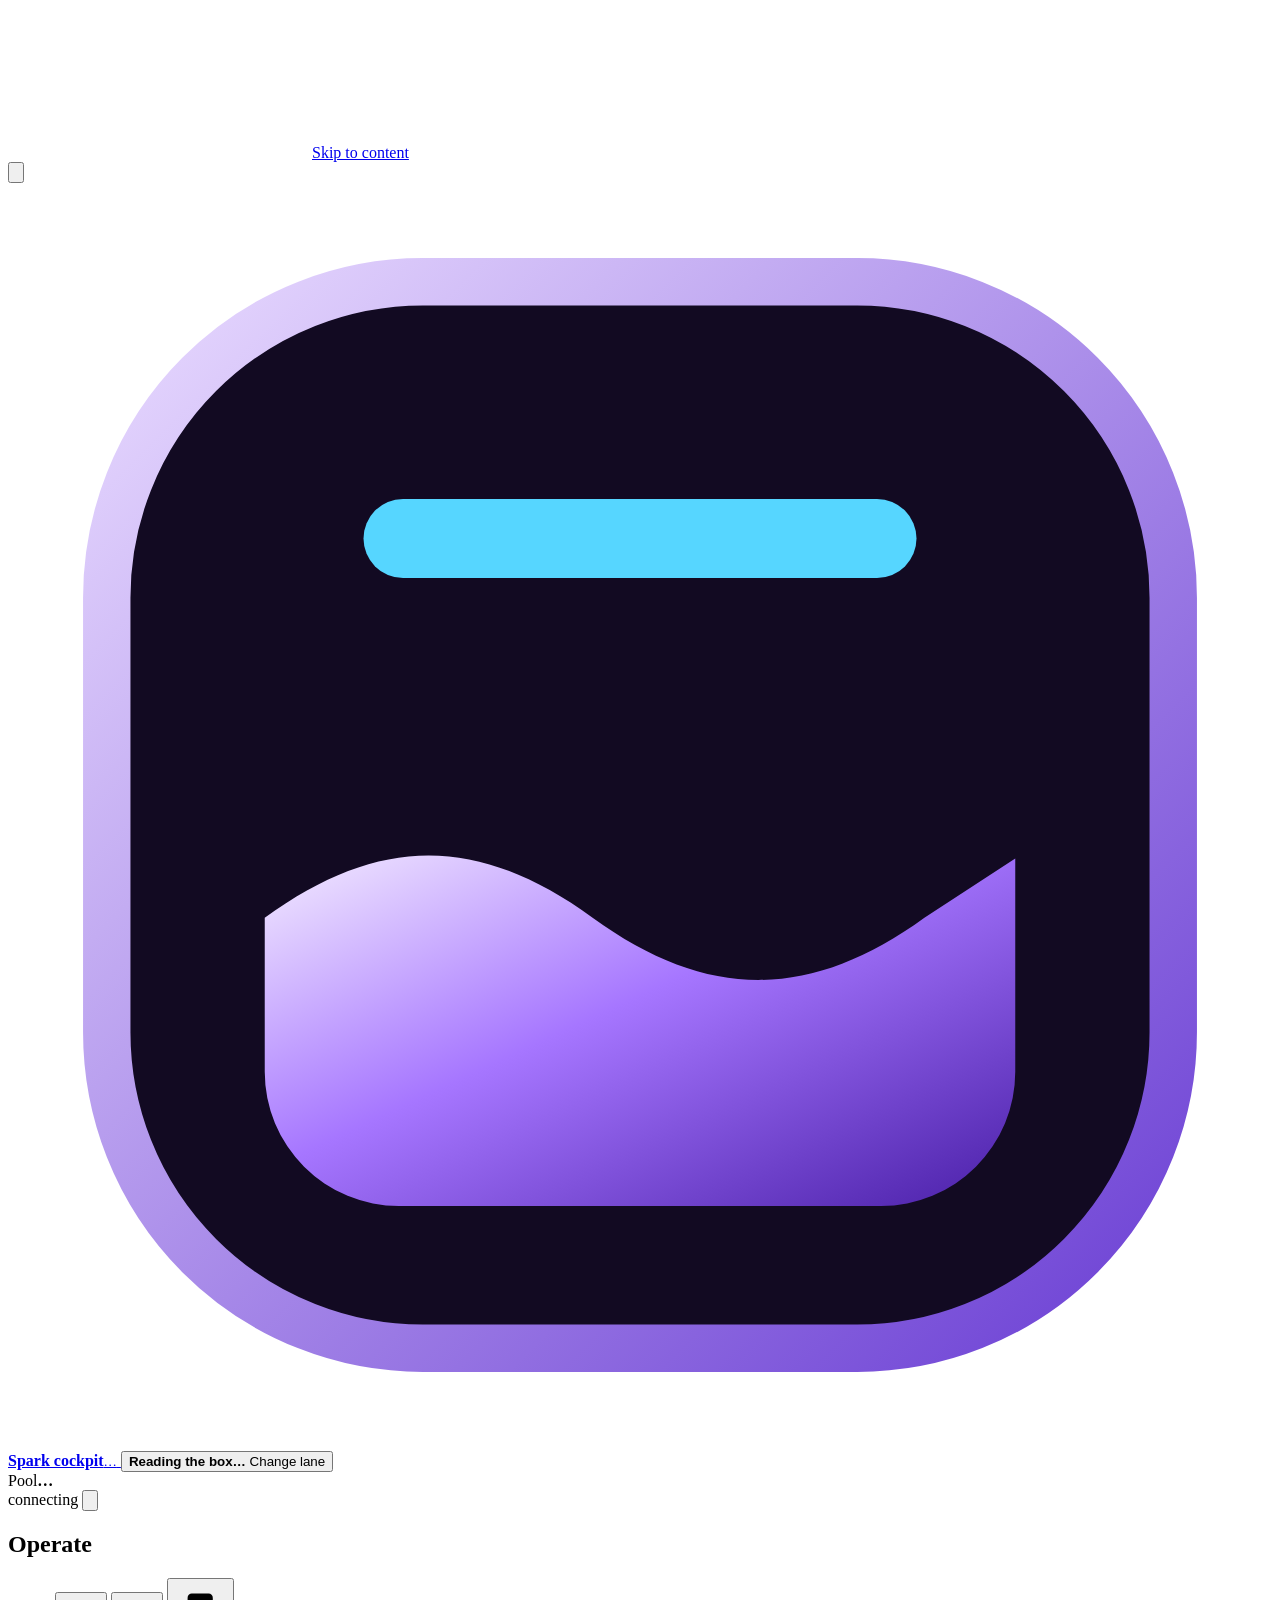
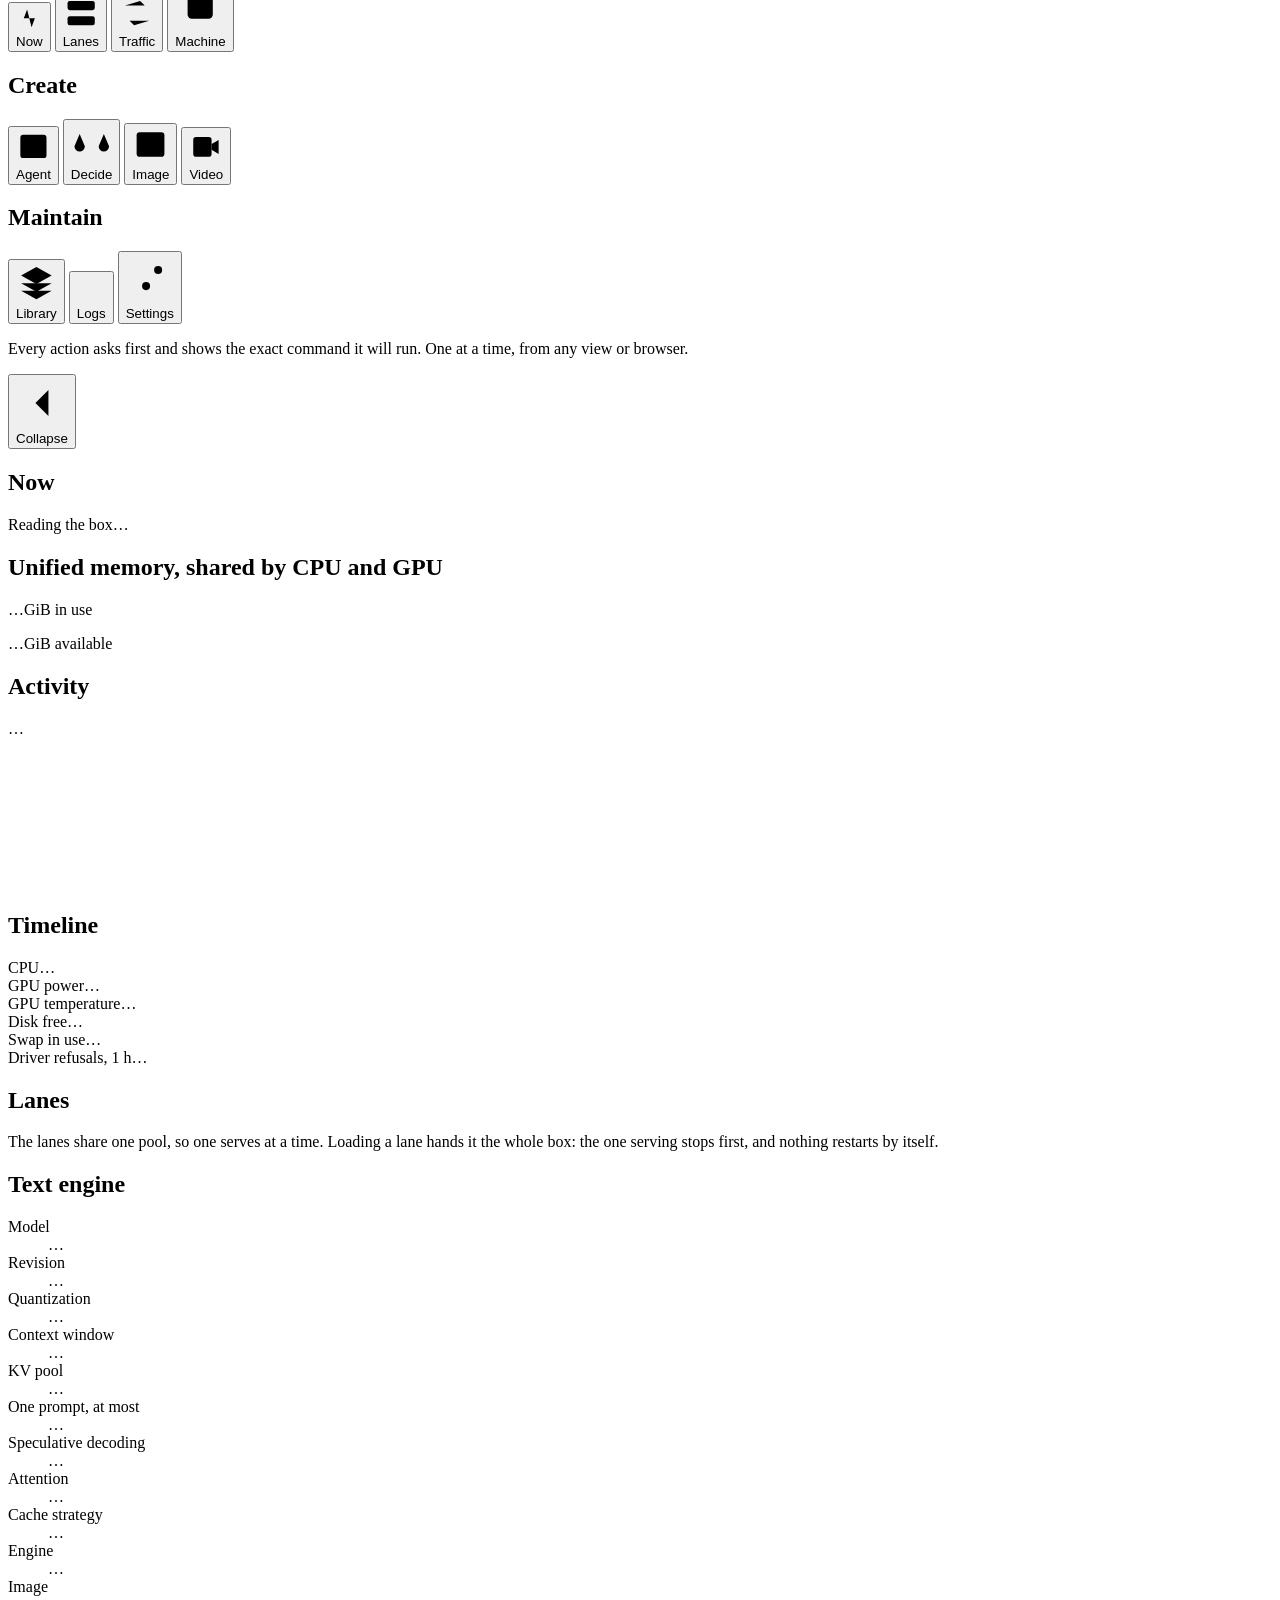
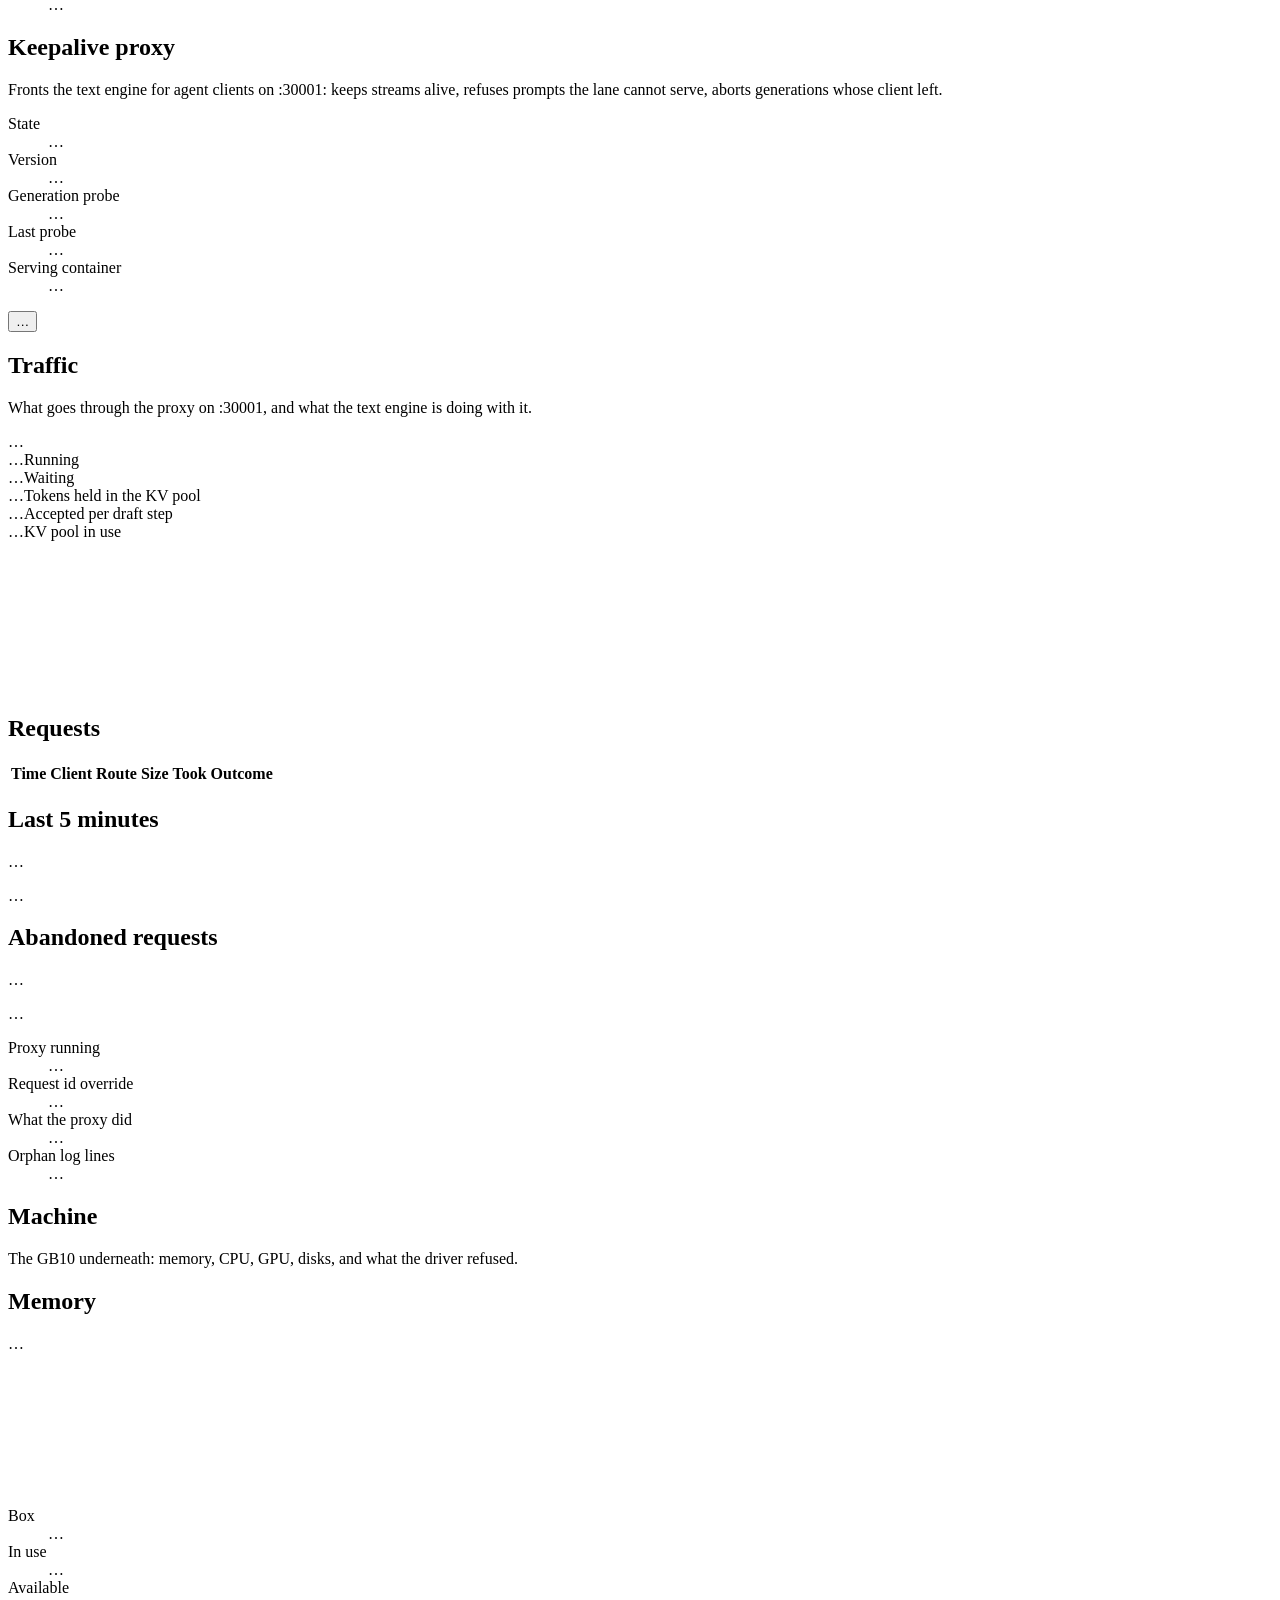
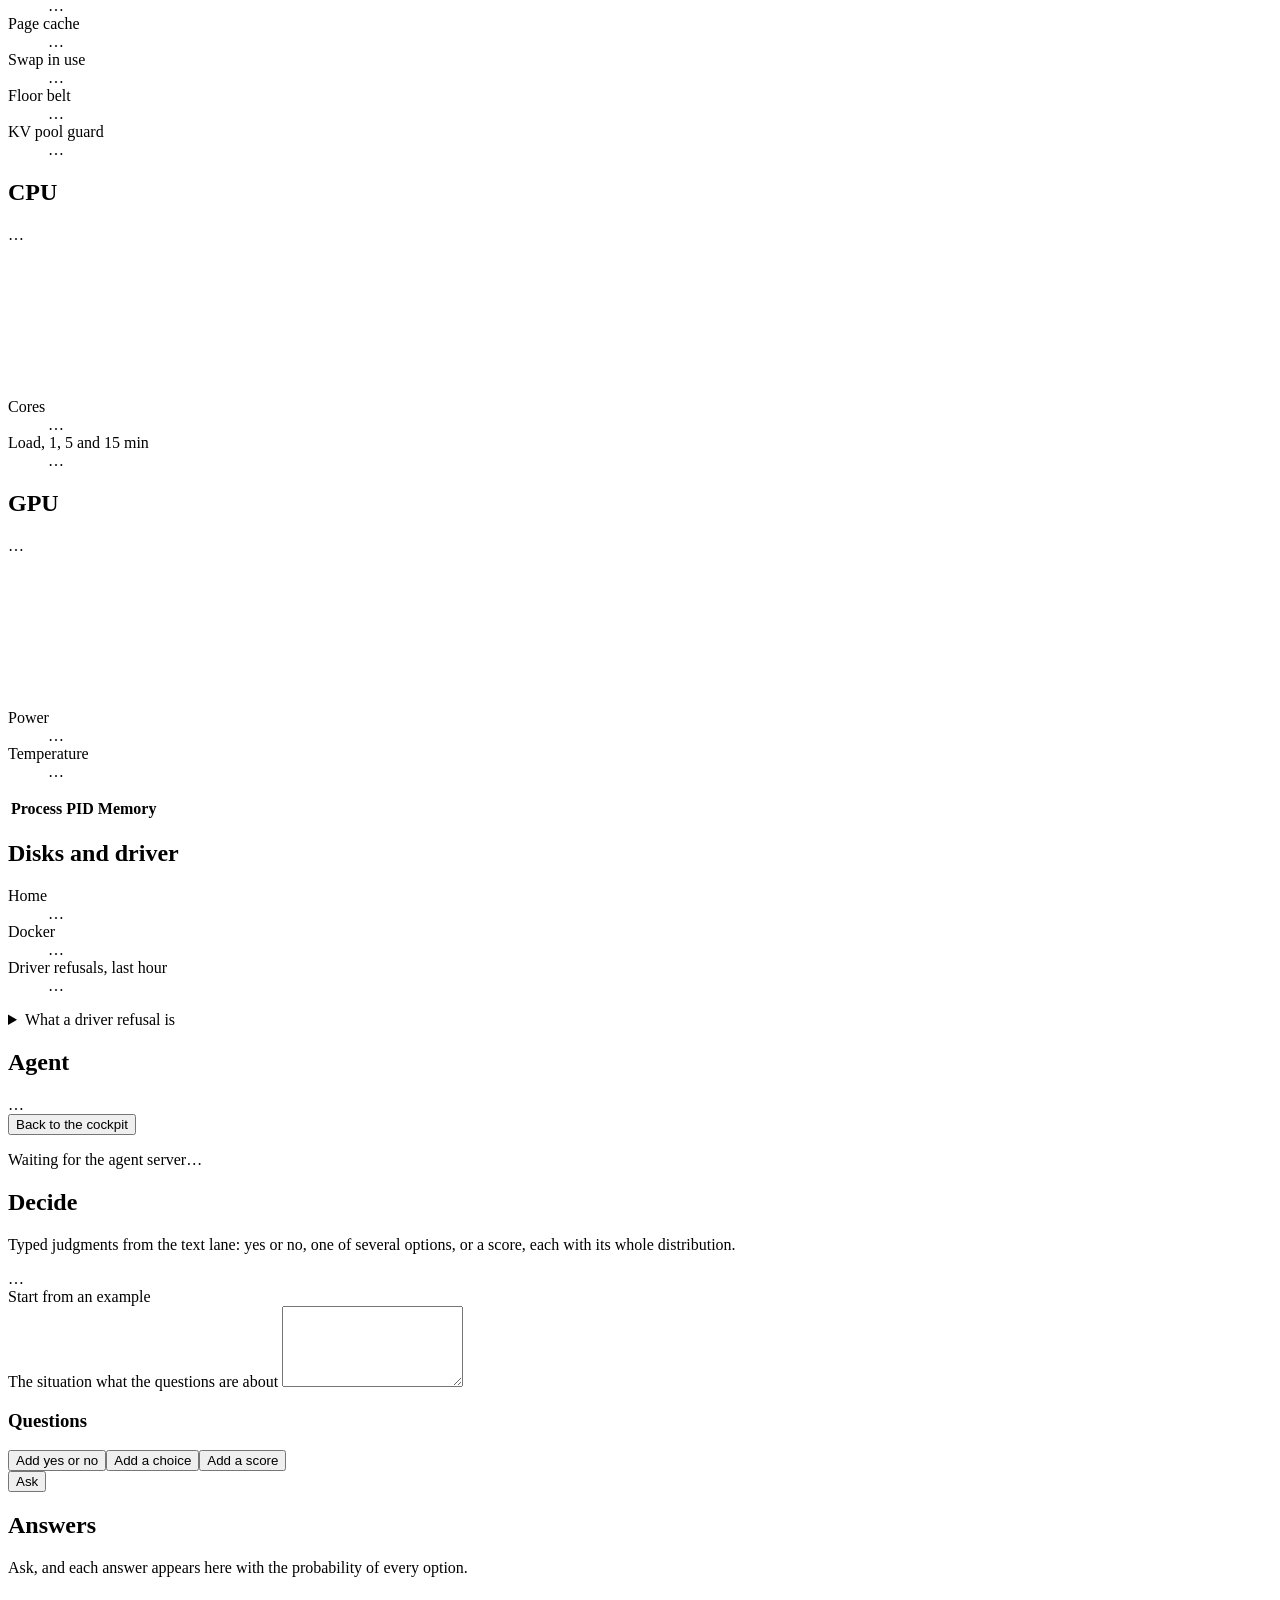
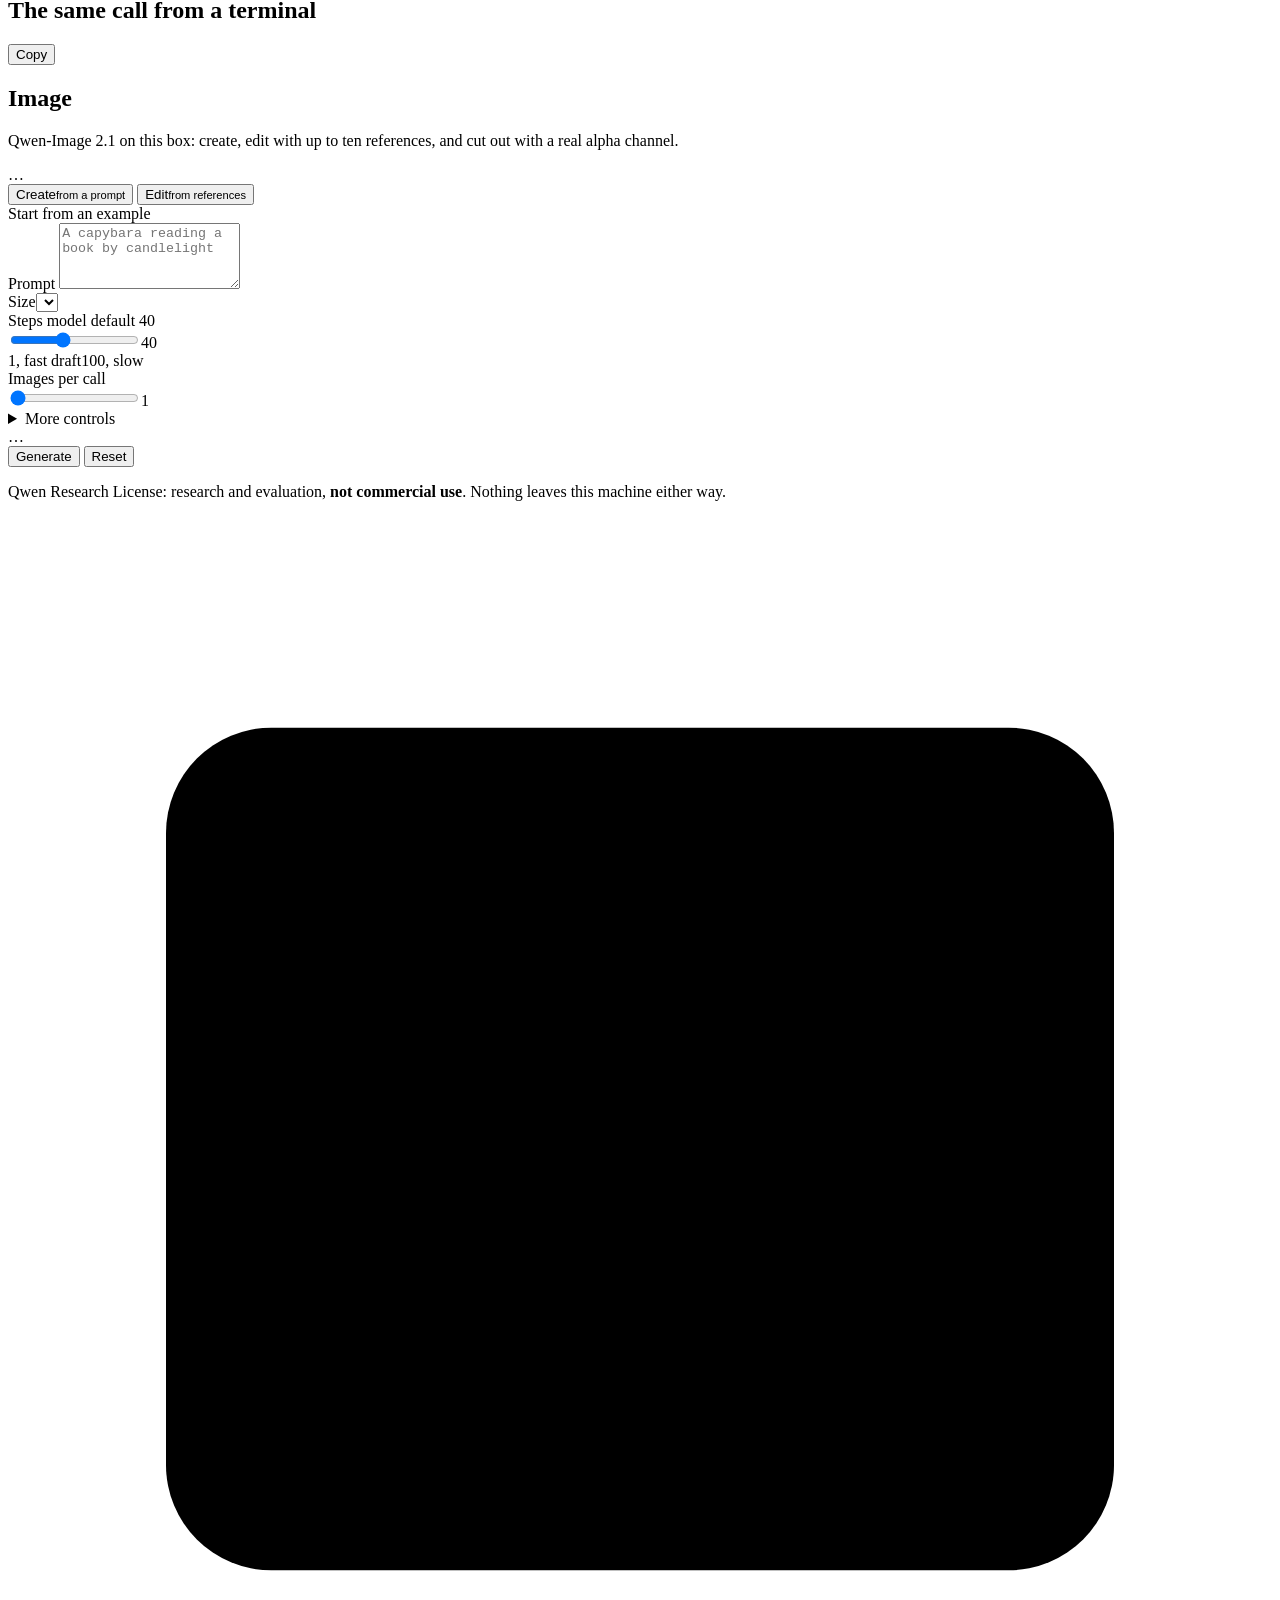
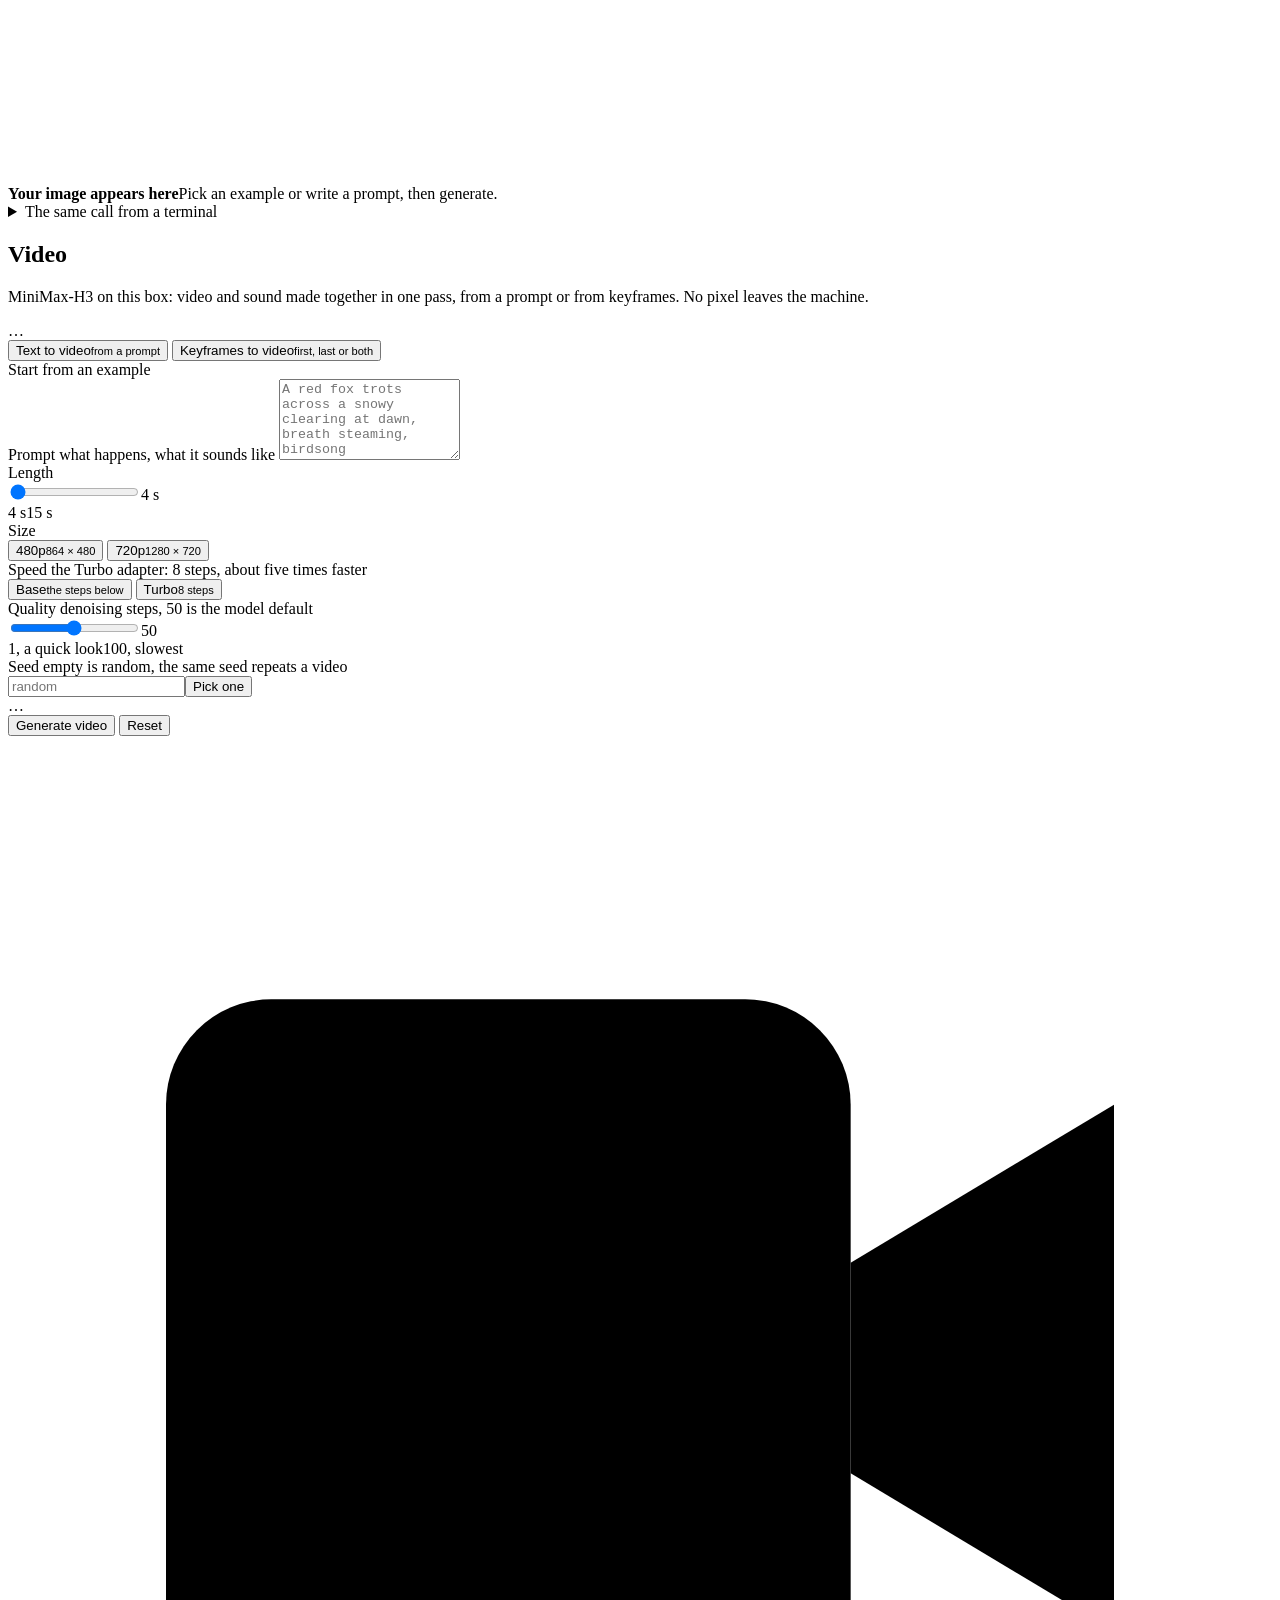
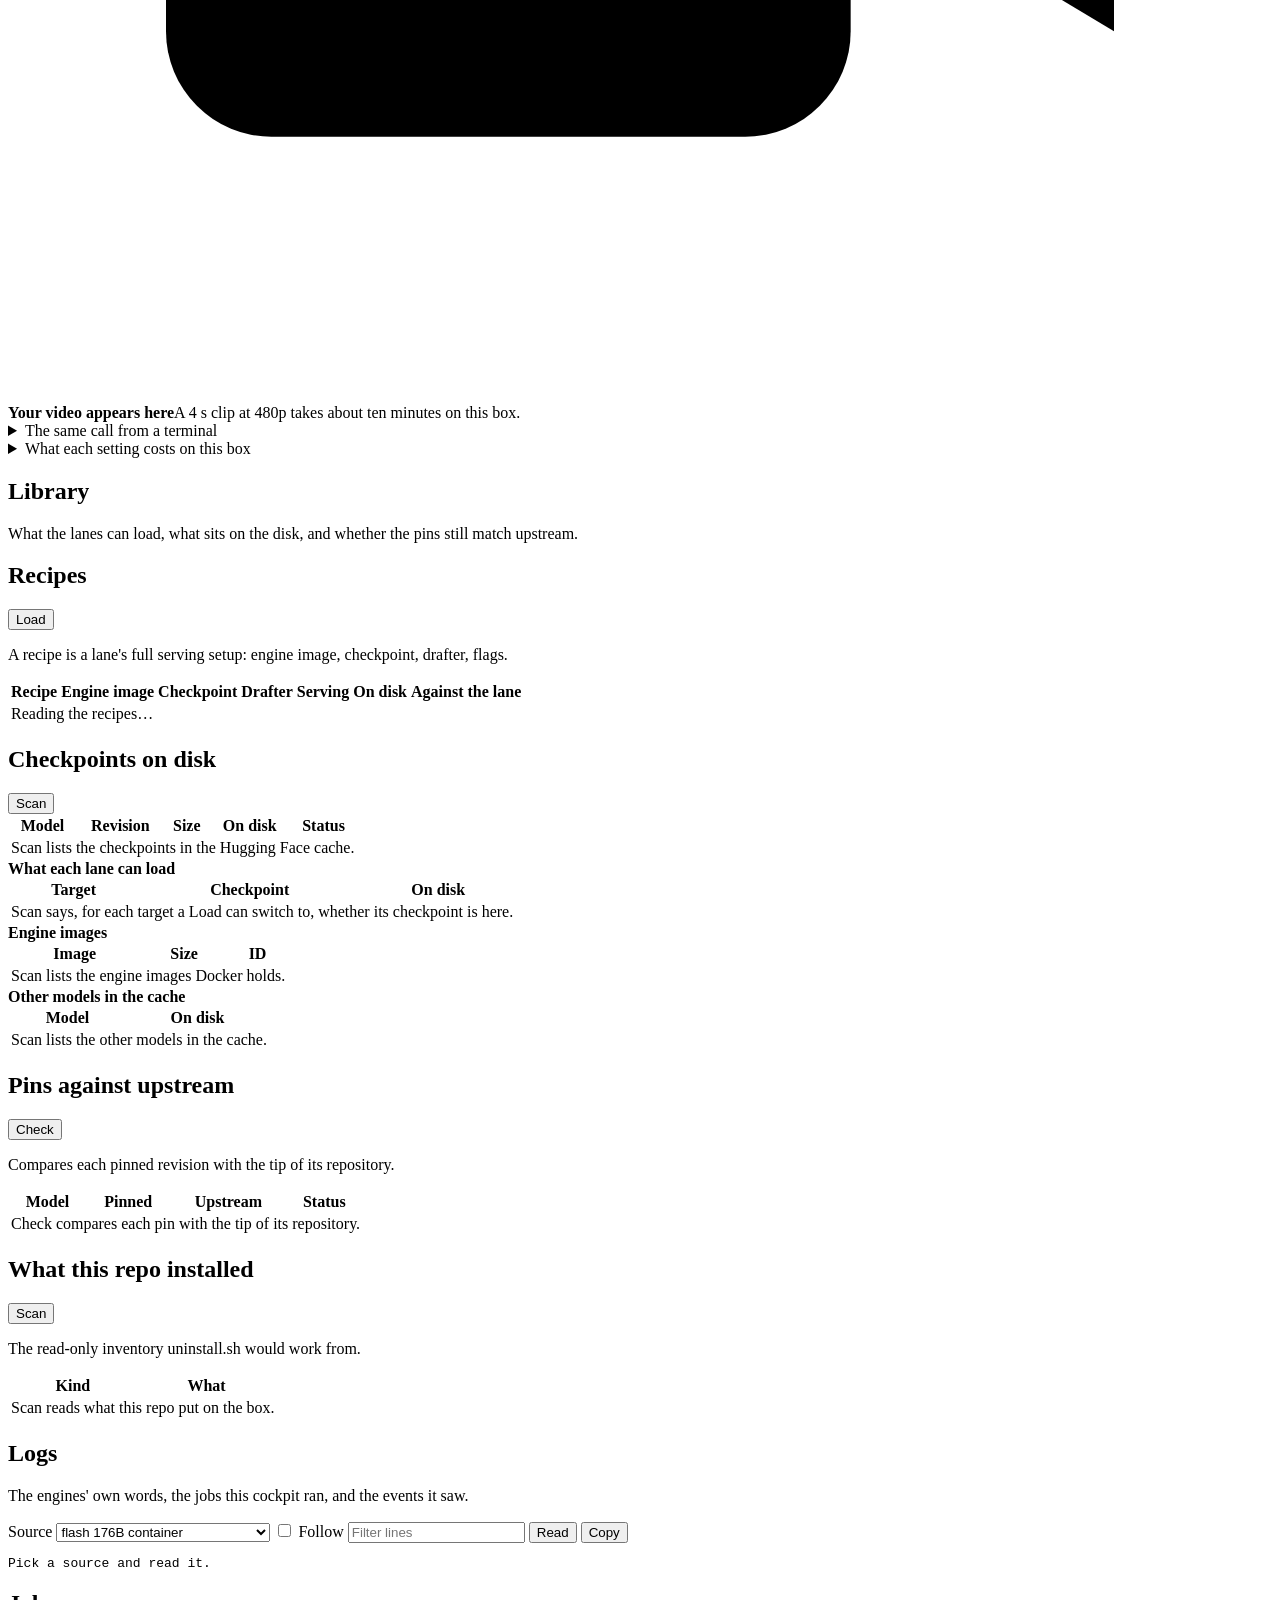
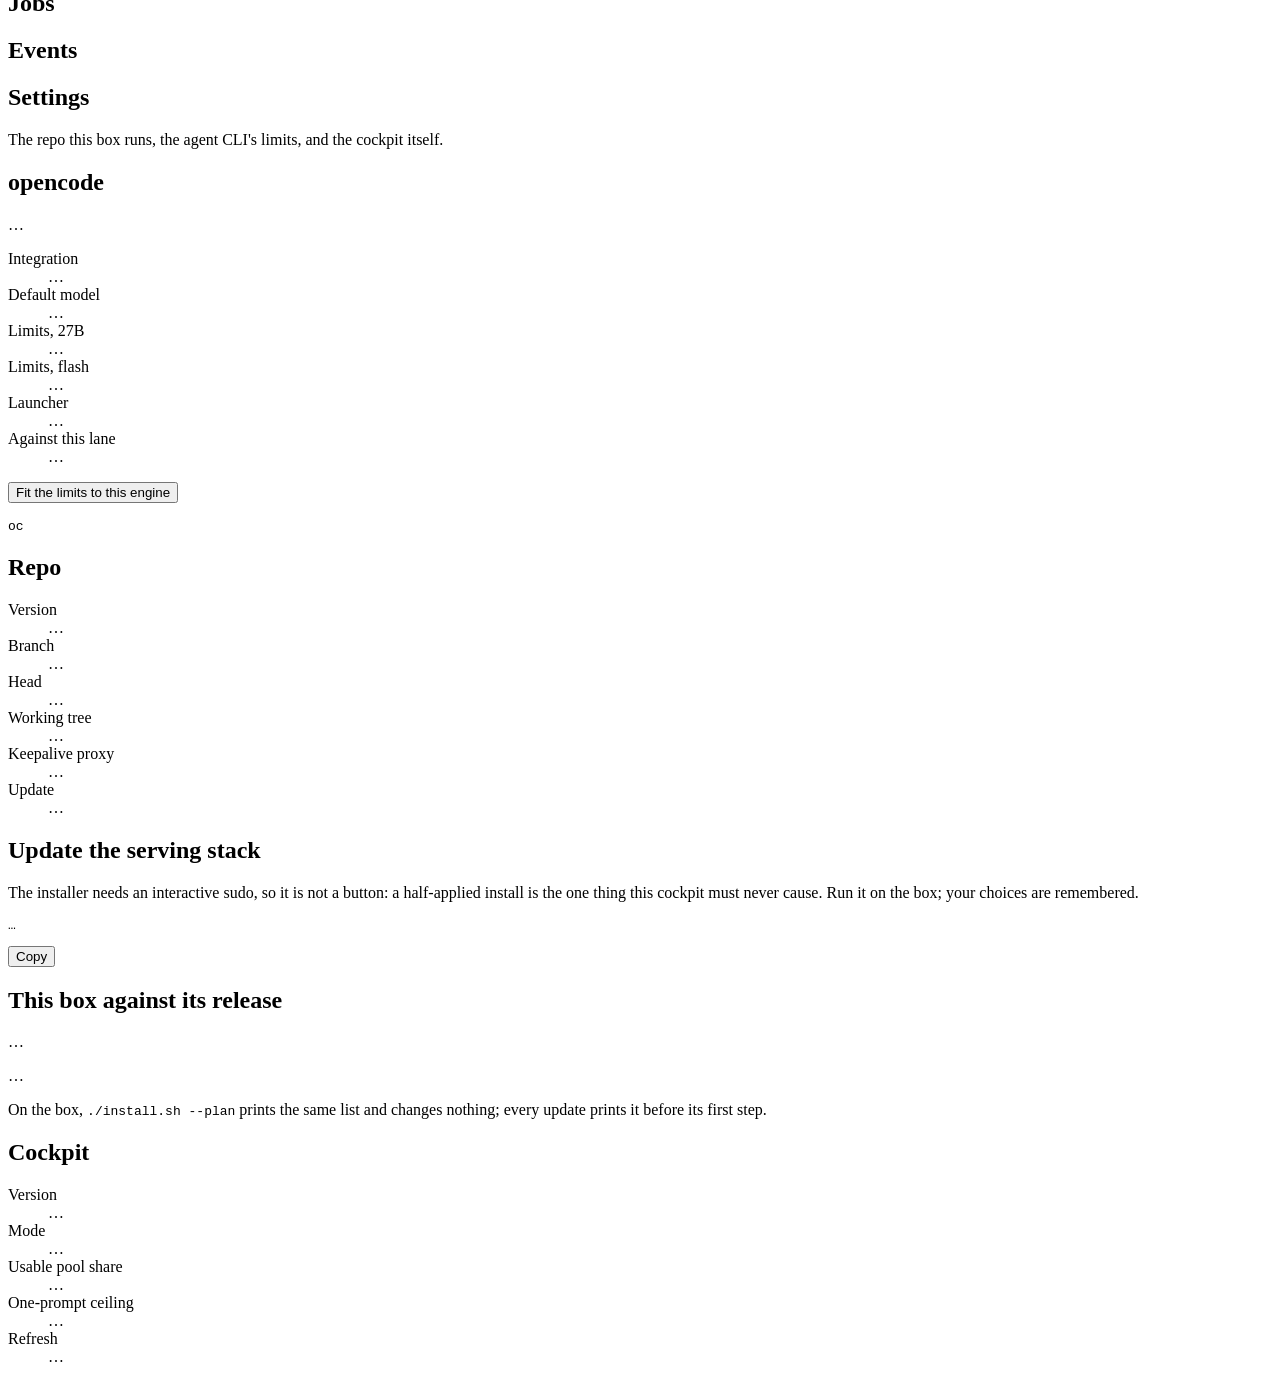
==== commit 190c4d95: "cockpit: the box it is, and a lane a 64 GB one cannot hold says it needs 128 GB The machine panel ca" ====
--- a/dashboard/static/index.html
+++ b/dashboard/static/index.html
@@ -228,6 +228,7 @@
           <header><h2>Memory</h2><span class="cap" id="mm-cap">…</span></header>
           <canvas class="spark tall" id="mm-spark" aria-hidden="true"></canvas>
           <dl class="facts" style="margin-top:var(--s-4)">
+            <dt>Box</dt><dd class="wrap" id="mm-box">…</dd>
             <dt>In use</dt><dd class="num" id="mm-used">…</dd>
             <dt>Available</dt><dd class="num" id="mm-avail">…</dd>
             <dt>Page cache</dt><dd class="num" id="mm-cache">…</dd>
@@ -320,7 +321,7 @@
             <div class="btn-row" id="s1-meta" style="margin-top:var(--s-4)"></div>
           </section>
           <section class="panel">
-            <header><h2>The same call from a terminal</h2><button class="btn sm ghost" id="s1-copy" type="button">Copy</button></header>
+            <header><h2>The same call from a terminal</h2><button class="btn sm" id="s1-copy" type="button">Copy</button></header>
             <pre class="cmd" id="s1-curl"></pre>
           </section>
         </div>
@@ -402,7 +403,7 @@
             <div class="gallery" id="img-history"></div>
           </section>
           <details class="why"><summary>The same call from a terminal</summary>
-            <div><pre class="cmd" id="img-curl"></pre><div class="btn-row"><button class="btn sm ghost" id="img-copy" type="button">Copy</button></div></div>
+            <div><pre class="cmd" id="img-curl"></pre><div class="btn-row"><button class="btn sm" id="img-copy" type="button">Copy</button></div></div>
           </details>
         </div>
       </div>
@@ -480,7 +481,7 @@
             <div class="gallery" id="vid-history"></div>
           </section>
           <details class="why"><summary>The same call from a terminal</summary>
-            <div><p id="vid-curl-note"></p><pre class="cmd" id="vid-curl"></pre><div class="btn-row"><button class="btn sm ghost" id="vid-copy" type="button">Copy</button></div></div>
+            <div><p id="vid-curl-note"></p><pre class="cmd" id="vid-curl"></pre><div class="btn-row"><button class="btn sm" id="vid-copy" type="button">Copy</button></div></div>
           </details>
           <details class="why"><summary>What each setting costs on this box</summary>
             <div>
@@ -547,13 +548,13 @@
         <div class="toolbar">
           <label class="sr" for="log-src">Source</label>
           <select class="input" id="log-src">
-            <optgroup label="Serving containers"><option value="qwen38-flash">flash 176B container</option><option value="qwen38-sglang">27B container</option><option value="qwen38-kolibri">Kolibri-1 container</option><option value="qwen38-nemotron">Nemotron Bolt container</option><option value="qwen38-nemotron-super">Nemotron Super VL container</option></optgroup>
-            <optgroup label="Unit journals"><option value="qwen38-flash.service">flash 176B journal</option><option value="qwen38-sglang.service">27B journal</option><option value="qwen38-image.service">Qwen-Image journal</option><option value="qwen38-video.service">MiniMax-H3 journal</option><option value="qwen38-kolibri.service">Kolibri-1 journal</option><option value="qwen38-nemotron.service">Nemotron Bolt journal</option><option value="qwen38-nemotron-super.service">Nemotron Super VL journal</option><option value="qwen38-keepalive.service">proxy journal</option><option value="opencode-web.service" id="log-opt-agent">agent server journal</option></optgroup>
+            <optgroup label="Serving containers"><option value="qwen38-flash">flash 176B container</option><option value="qwen38-sglang">27B container</option><option value="qwen38-kolibri">Kolibri-1 container</option><option value="qwen38-nemotron">Nemotron Bolt container</option><option value="qwen38-nemotron-super">Nemotron Super VL container</option><option value="qwen38-flash-local">Flash FP4-Local container</option><option value="qwen38-ornith-122b">Ornith 1.5 122B container</option></optgroup>
+            <optgroup label="Unit journals"><option value="qwen38-flash.service">flash 176B journal</option><option value="qwen38-sglang.service">27B journal</option><option value="qwen38-image.service">Qwen-Image journal</option><option value="qwen38-video.service">MiniMax-H3 journal</option><option value="qwen38-kolibri.service">Kolibri-1 journal</option><option value="qwen38-nemotron.service">Nemotron Bolt journal</option><option value="qwen38-nemotron-super.service">Nemotron Super VL journal</option><option value="qwen38-flash-local.service">Flash FP4-Local journal</option><option value="qwen38-ornith-122b.service">Ornith 1.5 122B journal</option><option value="qwen38-keepalive.service">proxy journal</option><option value="opencode-web.service" id="log-opt-agent">agent server journal</option></optgroup>
           </select>
           <label class="switch"><input type="checkbox" id="log-follow"> Follow</label>
           <input class="input grow" id="log-filter" type="search" placeholder="Filter lines" aria-label="Filter lines">
           <button class="btn sm" id="log-btn" type="button">Read</button>
-          <button class="btn sm ghost" id="log-copy" type="button">Copy</button>
+          <button class="btn sm" id="log-copy" type="button">Copy</button>
         </div>
         <pre class="logview" id="log-view" tabindex="0" aria-label="Log lines">Pick a source and read it.</pre>
         <p class="help faint" id="log-note" hidden style="margin-top:var(--s-3)"></p>
@@ -605,7 +606,7 @@
         <section class="panel">
           <header><h2>Update the serving stack</h2></header>
           <p class="muted">The installer needs an interactive sudo, so it is not a button: a half-applied install is the one thing this cockpit must never cause. Run it on the box; your choices are remembered.</p>
-          <div><pre class="cmd" id="st-update" style="margin-top:var(--s-3)">…</pre><div class="btn-row"><button class="btn sm ghost" id="st-copy" type="button">Copy</button></div></div>
+          <div><pre class="cmd" id="st-update" style="margin-top:var(--s-3)">…</pre><div class="btn-row"><button class="btn sm" id="st-copy" type="button">Copy</button></div></div>
         </section>
         <section class="panel" data-src="update" id="settings-conformity">
           <header><h2>This box against its release</h2><span class="cap" id="cf-cap">…</span></header>
@@ -614,7 +615,7 @@
           <p class="help" style="margin-top:var(--s-3)">On the box, <code>./install.sh --plan</code> prints the same list and changes nothing; every update prints it before its first step.</p>
           <div id="cf-rec" hidden>
             <p class="help">Updates keep your choices. This brings every one of them to what the release recommends, as on a new box, the site's port, cache and folders kept (<code>--plan --recommended</code> lists what it moves):</p>
-            <pre class="cmd" id="cf-rec-cmd">…</pre><div class="btn-row"><button class="btn sm ghost" id="cf-rec-copy" type="button">Copy</button></div>
+            <pre class="cmd" id="cf-rec-cmd">…</pre><div class="btn-row"><button class="btn sm" id="cf-rec-copy" type="button">Copy</button></div>
           </div>
         </section>
         <!-- no data-src: these facts are the process's own, set once at its start, and the
